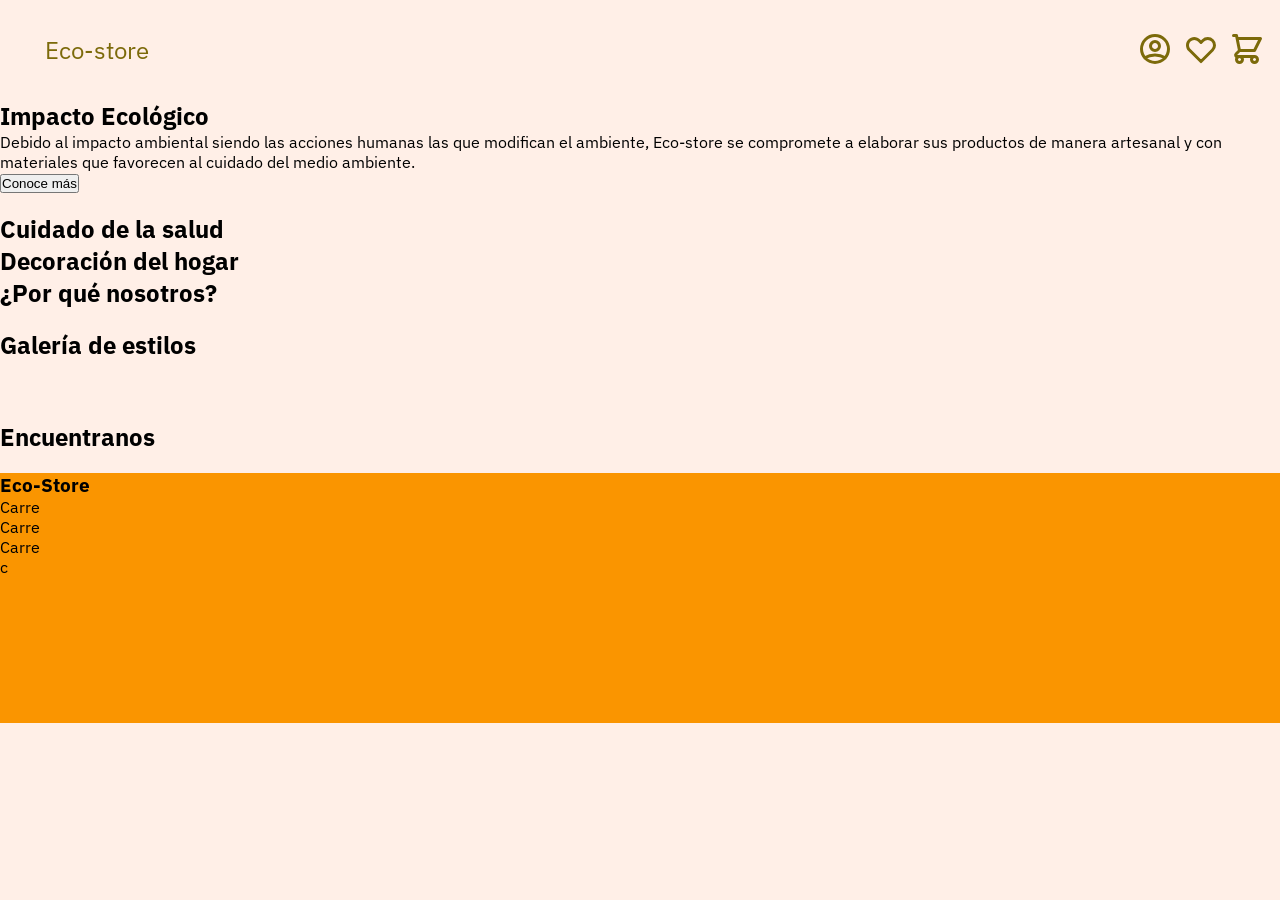
==== index.html @ c912602e "navbar" ====
<!DOCTYPE html>
<html lang="en">
  <head>
    <meta charset="UTF-8" />
    <meta name="viewport" content="width=device-width, initial-scale=1.0" />
    <link rel="stylesheet" href="./css/main.css" />
    <link rel="preconnect" href="https://fonts.googleapis.com" />
    <link rel="preconnect" href="https://fonts.gstatic.com" crossorigin />
    <link
      href="https://fonts.googleapis.com/css2?family=IBM+Plex+Sans:wght@400;500;700&display=swap"
      rel="stylesheet"
    />
    <title>Eco</title>
  </head>
  <body>
    <nav>
      <p>Eco-store</p>
      <div class="icons">
        <button class="profile">
          <svg
            width="36"
            height="36"
            viewBox="0 0 24 24"
            fill="none"
            xmlns="http://www.w3.org/2000/svg"
          >
            <path
              d="M5.121 17.804C7.21942 16.6179 9.58958 15.9963 12 16C14.5 16 16.847 16.655 18.879 17.804M15 10C15 10.7956 14.6839 11.5587 14.1213 12.1213C13.5587 12.6839 12.7956 13 12 13C11.2044 13 10.4413 12.6839 9.87868 12.1213C9.31607 11.5587 9 10.7956 9 10C9 9.20435 9.31607 8.44129 9.87868 7.87868C10.4413 7.31607 11.2044 7 12 7C12.7956 7 13.5587 7.31607 14.1213 7.87868C14.6839 8.44129 15 9.20435 15 10ZM21 12C21 13.1819 20.7672 14.3522 20.3149 15.4442C19.8626 16.5361 19.1997 17.5282 18.364 18.364C17.5282 19.1997 16.5361 19.8626 15.4442 20.3149C14.3522 20.7672 13.1819 21 12 21C10.8181 21 9.64778 20.7672 8.55585 20.3149C7.46392 19.8626 6.47177 19.1997 5.63604 18.364C4.80031 17.5282 4.13738 16.5361 3.68508 15.4442C3.23279 14.3522 3 13.1819 3 12C3 9.61305 3.94821 7.32387 5.63604 5.63604C7.32387 3.94821 9.61305 3 12 3C14.3869 3 16.6761 3.94821 18.364 5.63604C20.0518 7.32387 21 9.61305 21 12Z"
              stroke="#7C6A0A"
              stroke-width="2"
              stroke-linecap="round"
              stroke-linejoin="round"
            />
          </svg>
        </button>
        <button class="wishlist">
          <svg
            width="36"
            height="36"
            viewBox="0 0 24 24"
            fill="none"
            xmlns="http://www.w3.org/2000/svg"
          >
            <path
              d="M3.34255 7.7779C3.5687 7.23194 3.90017 6.73586 4.31804 6.31799C4.7359 5.90012 5.23198 5.56865 5.77795 5.3425C6.32392 5.11635 6.90909 4.99995 7.50004 4.99995C8.09099 4.99995 8.67616 5.11635 9.22213 5.3425C9.7681 5.56865 10.2642 5.90012 10.682 6.31799L12 7.63599L13.318 6.31799C14.162 5.47407 15.3066 4.99997 16.5 4.99997C17.6935 4.99997 18.8381 5.47407 19.682 6.31799C20.526 7.16191 21.0001 8.30651 21.0001 9.49999C21.0001 10.6935 20.526 11.8381 19.682 12.682L12 20.364L4.31804 12.682C3.90017 12.2641 3.5687 11.7681 3.34255 11.2221C3.1164 10.6761 3 10.0909 3 9.49999C3 8.90904 3.1164 8.32387 3.34255 7.7779Z"
              stroke="#7C6A0A"
              stroke-width="2"
              stroke-linecap="round"
              stroke-linejoin="round"
            />
          </svg>
        </button>
        <button class="cart">
          <svg
            width="36"
            height="36"
            viewBox="0 0 24 24"
            fill="none"
            xmlns="http://www.w3.org/2000/svg"
          >
            <path
              d="M3 3H5L5.4 5M5.4 5H21L17 13H7M5.4 5L7 13M7 13L4.707 15.293C4.077 15.923 4.523 17 5.414 17H17M17 17C16.4696 17 15.9609 17.2107 15.5858 17.5858C15.2107 17.9609 15 18.4696 15 19C15 19.5304 15.2107 20.0391 15.5858 20.4142C15.9609 20.7893 16.4696 21 17 21C17.5304 21 18.0391 20.7893 18.4142 20.4142C18.7893 20.0391 19 19.5304 19 19C19 18.4696 18.7893 17.9609 18.4142 17.5858C18.0391 17.2107 17.5304 17 17 17ZM9 19C9 19.5304 8.78929 20.0391 8.41421 20.4142C8.03914 20.7893 7.53043 21 7 21C6.46957 21 5.96086 20.7893 5.58579 20.4142C5.21071 20.0391 5 19.5304 5 19C5 18.4696 5.21071 17.9609 5.58579 17.5858C5.96086 17.2107 6.46957 17 7 17C7.53043 17 8.03914 17.2107 8.41421 17.5858C8.78929 17.9609 9 18.4696 9 19Z"
              stroke="#7C6A0A"
              stroke-width="2"
              stroke-linecap="round"
              stroke-linejoin="round"
            />
          </svg>
        </button>
      </div>
    </nav>
    <main class="main__section">
      <article>
        <div class="impact-section">
          <h1>Impacto Ecológico</h1>
          <p>
            Debido al impacto ambiental siendo las acciones humanas las que
            modifican el ambiente, Eco-store se compromete a elaborar sus
            productos de manera artesanal y con materiales que favorecen al
            cuidado del medio ambiente.
          </p>
          <button>Conoce más</button>
        </div>
        <div class="image-section">
          <img src="" alt="" />
        </div>
      </article>
      <section class="product-section">
        <div class="healthcare">
          <h2>Cuidado de la salud</h2>
        </div>
        <div class="furnture">
          <h2>Decoración del hogar</h2>
        </div>
      </section>
      <section class="info-section">
        <div class="about-us">
          <h2>¿Por qué nosotros?</h2>
          <div class="earth">
            <img src="" alt="" />
            <p></p>
          </div>
        </div>
        <div class="gallery">
          <h2>Galería de estilos</h2>
          <div><img src="" alt="" /></div>
          <div><img src="" alt="" /></div>
          <div><img src="" alt="" /></div>
        </div>
        <div class="locattion">
          <h2>Encuentranos</h2>
          <div class="map"><img src="" alt="" /></div>
          <p></p>
        </div>
      </section>
    </main>
    <footer>
      <h3>Eco-Store</h3>
      <p>Carre</p>
      <p>Carre</p>
      <p>Carre</p>
      <p>c</p>
      <section class="social"></section>
    </footer>
  </body>
</html>
---- css/main.css ----
* {
  margin: 0;
  padding: 0;
  box-sizing: border-box;
}

body {
  background-color: #ffefe7;
  font-family: "IBM Plex Sans", sans-serif;
}

nav {
  width: auto;
  height: 100px;
  display: flex;
  justify-content: space-between;
  align-items: center;
  color: #7c6a0a;
  padding: 15px;
}
nav p {
  font-size: 1.5em;
  padding-left: 30px;
}
nav .icons {
  display: flex;
  gap: 10px;
}
nav .icons button {
  background: none;
  border: none;
}

footer {
  background-color: #fa9500;
  width: 100%;
  height: 250px;
}/*# sourceMappingURL=main.css.map */
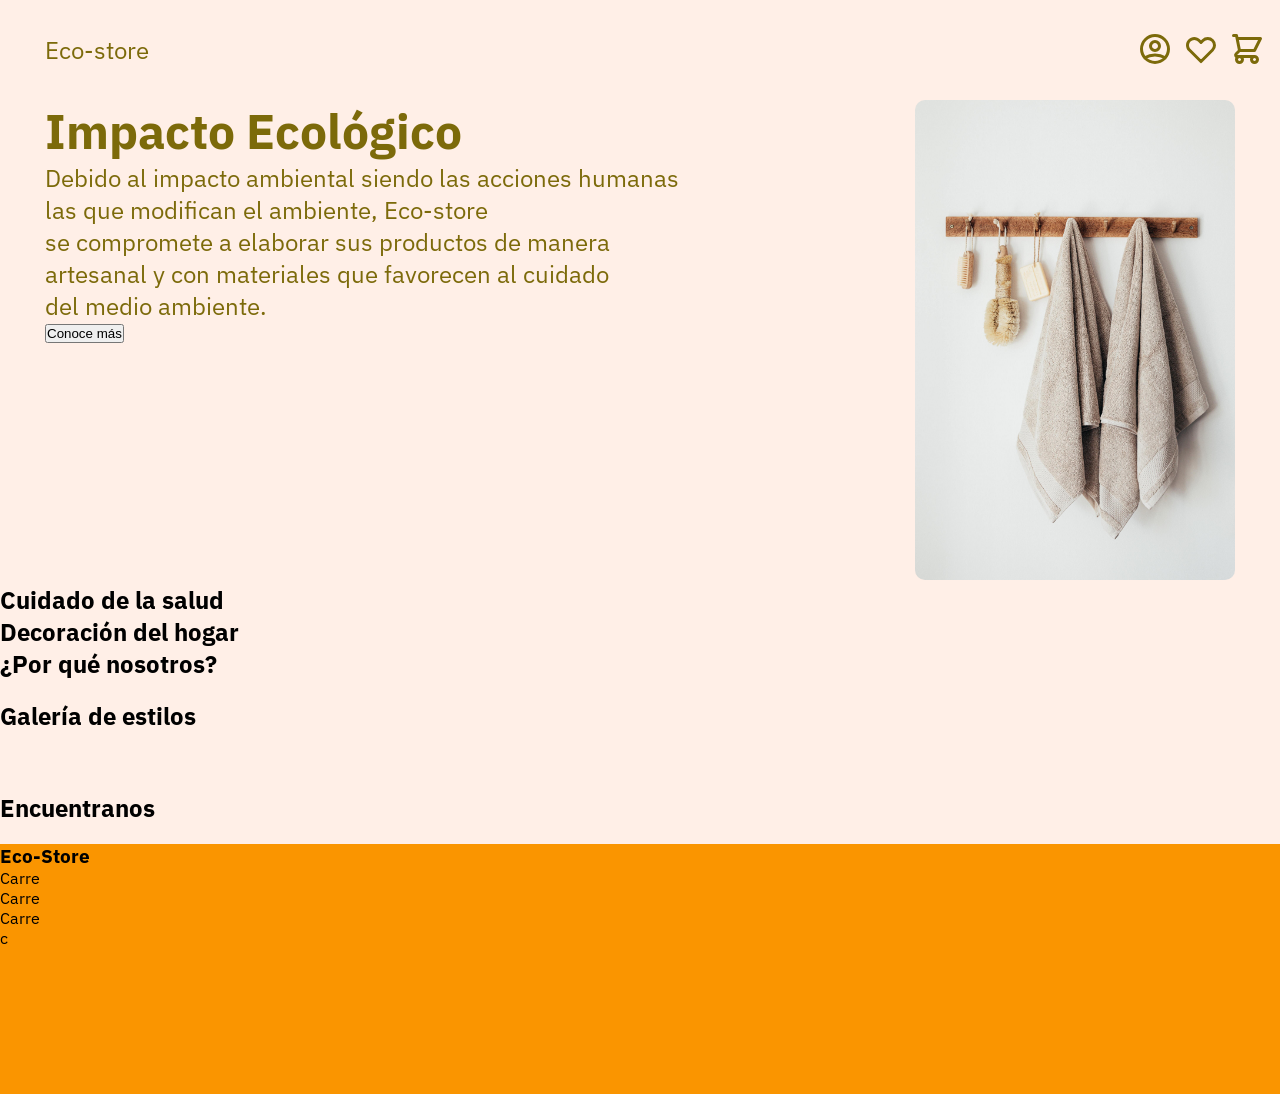
==== commit 988024da: "main init" ====
--- a/index.html
+++ b/index.html
@@ -74,15 +74,16 @@
         <div class="impact-section">
           <h1>Impacto Ecológico</h1>
           <p>
-            Debido al impacto ambiental siendo las acciones humanas las que
-            modifican el ambiente, Eco-store se compromete a elaborar sus
-            productos de manera artesanal y con materiales que favorecen al
-            cuidado del medio ambiente.
+            Debido al impacto ambiental siendo las acciones humanas <br />
+            las que modifican el ambiente, Eco-store <br />
+            se compromete a elaborar sus productos de manera <br />
+            artesanal y con materiales que favorecen al cuidado <br />
+            del medio ambiente.
           </p>
           <button>Conoce más</button>
         </div>
         <div class="image-section">
-          <img src="" alt="" />
+          <img src="./assets/img/main-2.jpg" alt="" />
         </div>
       </article>
       <section class="product-section">
--- a/css/main.css
+++ b/css/main.css
@@ -31,6 +31,24 @@
   border: none;
 }
 
+article {
+  width: auto;
+  padding: 0 45px;
+  color: #7c6a0a;
+  display: flex;
+  justify-content: space-between;
+}
+article h1 {
+  font-size: 3em;
+}
+article p {
+  font-size: 1.5em;
+}
+article img {
+  width: 25vw;
+  border-radius: 10px;
+}
+
 footer {
   background-color: #fa9500;
   width: 100%;
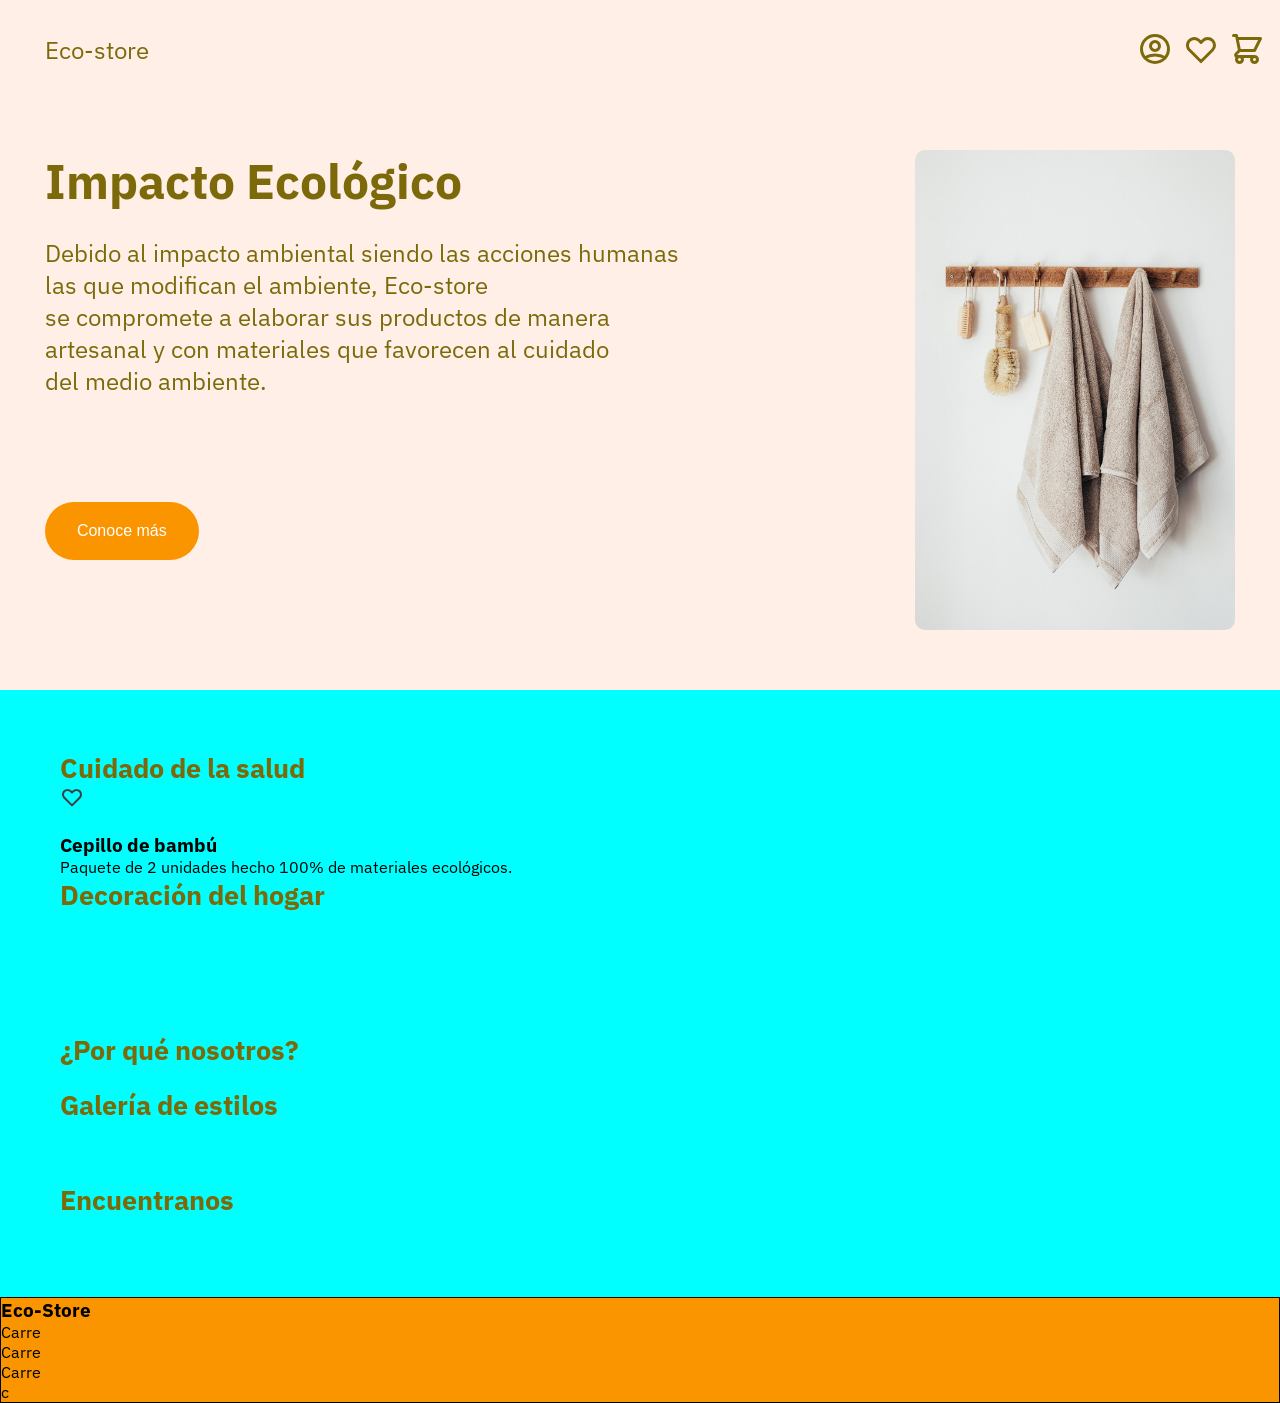
==== commit f8e8e5a7: "section primary" ====
--- a/index.html
+++ b/index.html
@@ -89,6 +89,30 @@
       <section class="product-section">
         <div class="healthcare">
           <h2>Cuidado de la salud</h2>
+          <div class="card-section">
+            <div class="product-card">
+              <svg
+                width="24"
+                height="24"
+                viewBox="0 0 24 24"
+                fill="none"
+                xmlns="http://www.w3.org/2000/svg"
+              >
+                <path
+                  d="M3.34255 7.7779C3.5687 7.23194 3.90017 6.73586 4.31804 6.31799C4.7359 5.90012 5.23198 5.56865 5.77795 5.3425C6.32392 5.11635 6.90909 4.99995 7.50004 4.99995C8.09099 4.99995 8.67616 5.11635 9.22213 5.3425C9.7681 5.56865 10.2642 5.90012 10.682 6.31799L12 7.63599L13.318 6.31799C14.162 5.47407 15.3066 4.99997 16.5 4.99997C17.6935 4.99997 18.8381 5.47407 19.682 6.31799C20.526 7.16191 21.0001 8.30651 21.0001 9.49999C21.0001 10.6935 20.526 11.8381 19.682 12.682L12 20.364L4.31804 12.682C3.90017 12.2641 3.5687 11.7681 3.34255 11.2221C3.1164 10.6761 3 10.0909 3 9.49999C3 8.90904 3.1164 8.32387 3.34255 7.7779Z"
+                  stroke="#3F3F46"
+                  stroke-width="2"
+                  stroke-linecap="round"
+                  stroke-linejoin="round"
+                />
+              </svg>
+              <div class="product-image">
+                <img src="" alt="" />
+              </div>
+              <h3>Cepillo de bambú</h3>
+              <p>Paquete de 2 unidades hecho 100% de materiales ecológicos.</p>
+            </div>
+          </div>
         </div>
         <div class="furnture">
           <h2>Decoración del hogar</h2>
@@ -121,7 +145,7 @@
       <p>Carre</p>
       <p>Carre</p>
       <p>c</p>
-      <section class="social"></section>
+      <div class="social"></div>
     </footer>
   </body>
 </html>
--- a/css/main.css
+++ b/css/main.css
@@ -33,10 +33,15 @@
 
 article {
   width: auto;
-  padding: 0 45px;
+  padding: 50px 45px;
   color: #7c6a0a;
   display: flex;
   justify-content: space-between;
+}
+article .impact-section {
+  display: flex;
+  flex-direction: column;
+  gap: 25px;
 }
 article h1 {
   font-size: 3em;
@@ -44,13 +49,37 @@
 article p {
   font-size: 1.5em;
 }
+article button {
+  background-color: #fa9500;
+  width: 12vw;
+  margin: 80px 0;
+  padding: 20px;
+  border-style: none;
+  border: none;
+  border-radius: 35px;
+  cursor: pointer;
+  color: white;
+  font-size: 1em;
+}
 article img {
   width: 25vw;
   border-radius: 10px;
 }
 
+section {
+  width: 100%;
+  height: auto;
+  background-color: aqua;
+  padding: 60px;
+}
+section h2 {
+  color: #7c6a0a;
+  font-size: 1.7em;
+}
+
 footer {
   background-color: #fa9500;
-  width: 100%;
-  height: 250px;
+  width: auto;
+  height: auto;
+  border: 1px solid black;
 }/*# sourceMappingURL=main.css.map */
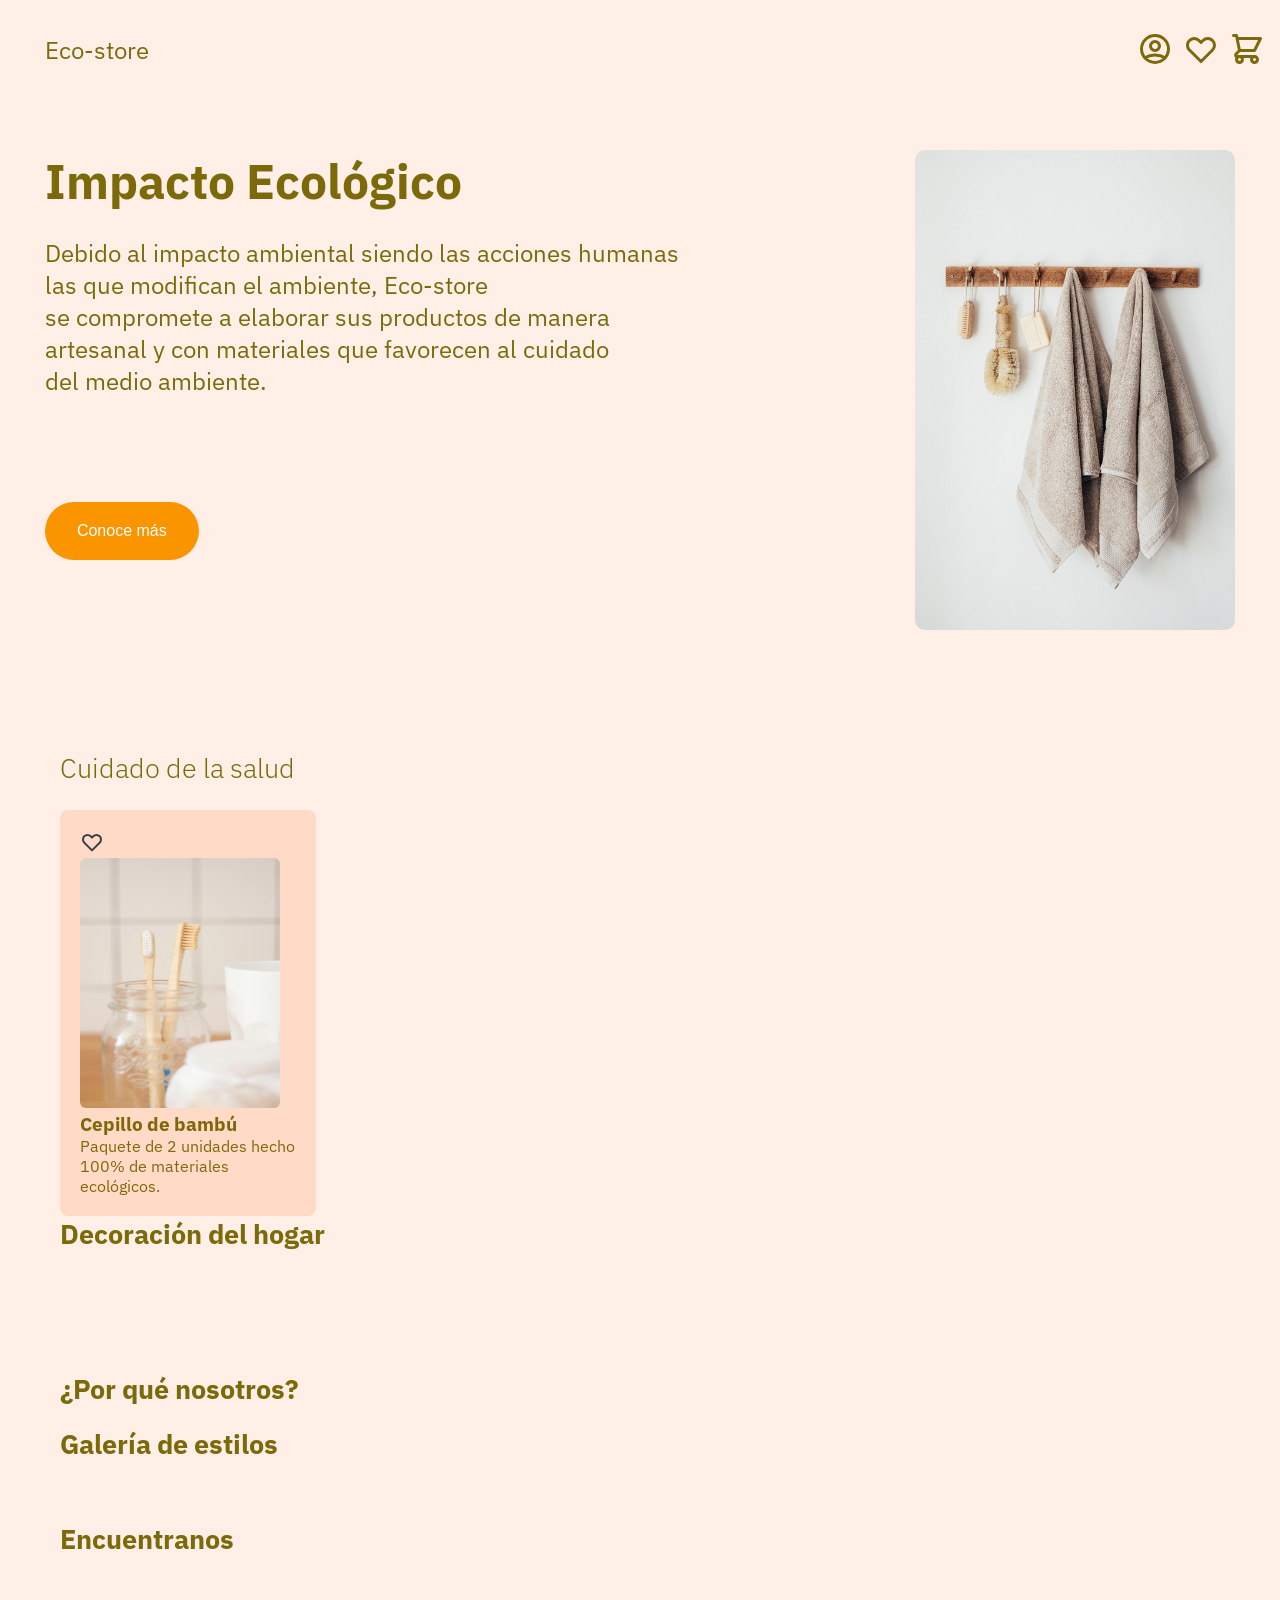
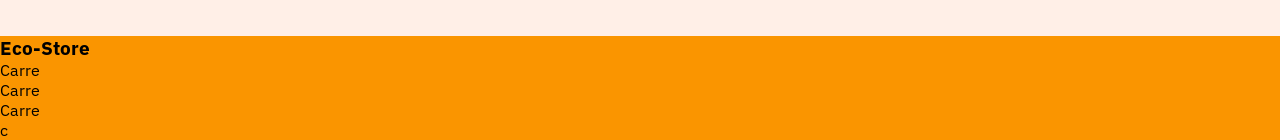
==== commit eb3cb2ce: "card inicial" ====
--- a/index.html
+++ b/index.html
@@ -107,7 +107,7 @@
                 />
               </svg>
               <div class="product-image">
-                <img src="" alt="" />
+                <img src="./assets/img/products/toothbrush.jpg" alt="card1" />
               </div>
               <h3>Cepillo de bambú</h3>
               <p>Paquete de 2 unidades hecho 100% de materiales ecológicos.</p>
--- a/css/main.css
+++ b/css/main.css
@@ -69,17 +69,33 @@
 section {
   width: 100%;
   height: auto;
-  background-color: aqua;
   padding: 60px;
 }
 section h2 {
   color: #7c6a0a;
   font-size: 1.7em;
 }
+section .healthcare h2 {
+  font-weight: 300;
+  padding-bottom: 25px;
+}
+section .healthcare .product-card {
+  color: #7c6a0a;
+  width: 20vw;
+  height: auto;
+  background-color: #ffdac6;
+  padding: 20px;
+  border-radius: 8px;
+}
+section .healthcare .product-card img {
+  width: 200px;
+  height: 250px;
+  background-size: cover;
+  border-radius: 6px;
+}
 
 footer {
   background-color: #fa9500;
   width: auto;
   height: auto;
-  border: 1px solid black;
 }/*# sourceMappingURL=main.css.map */
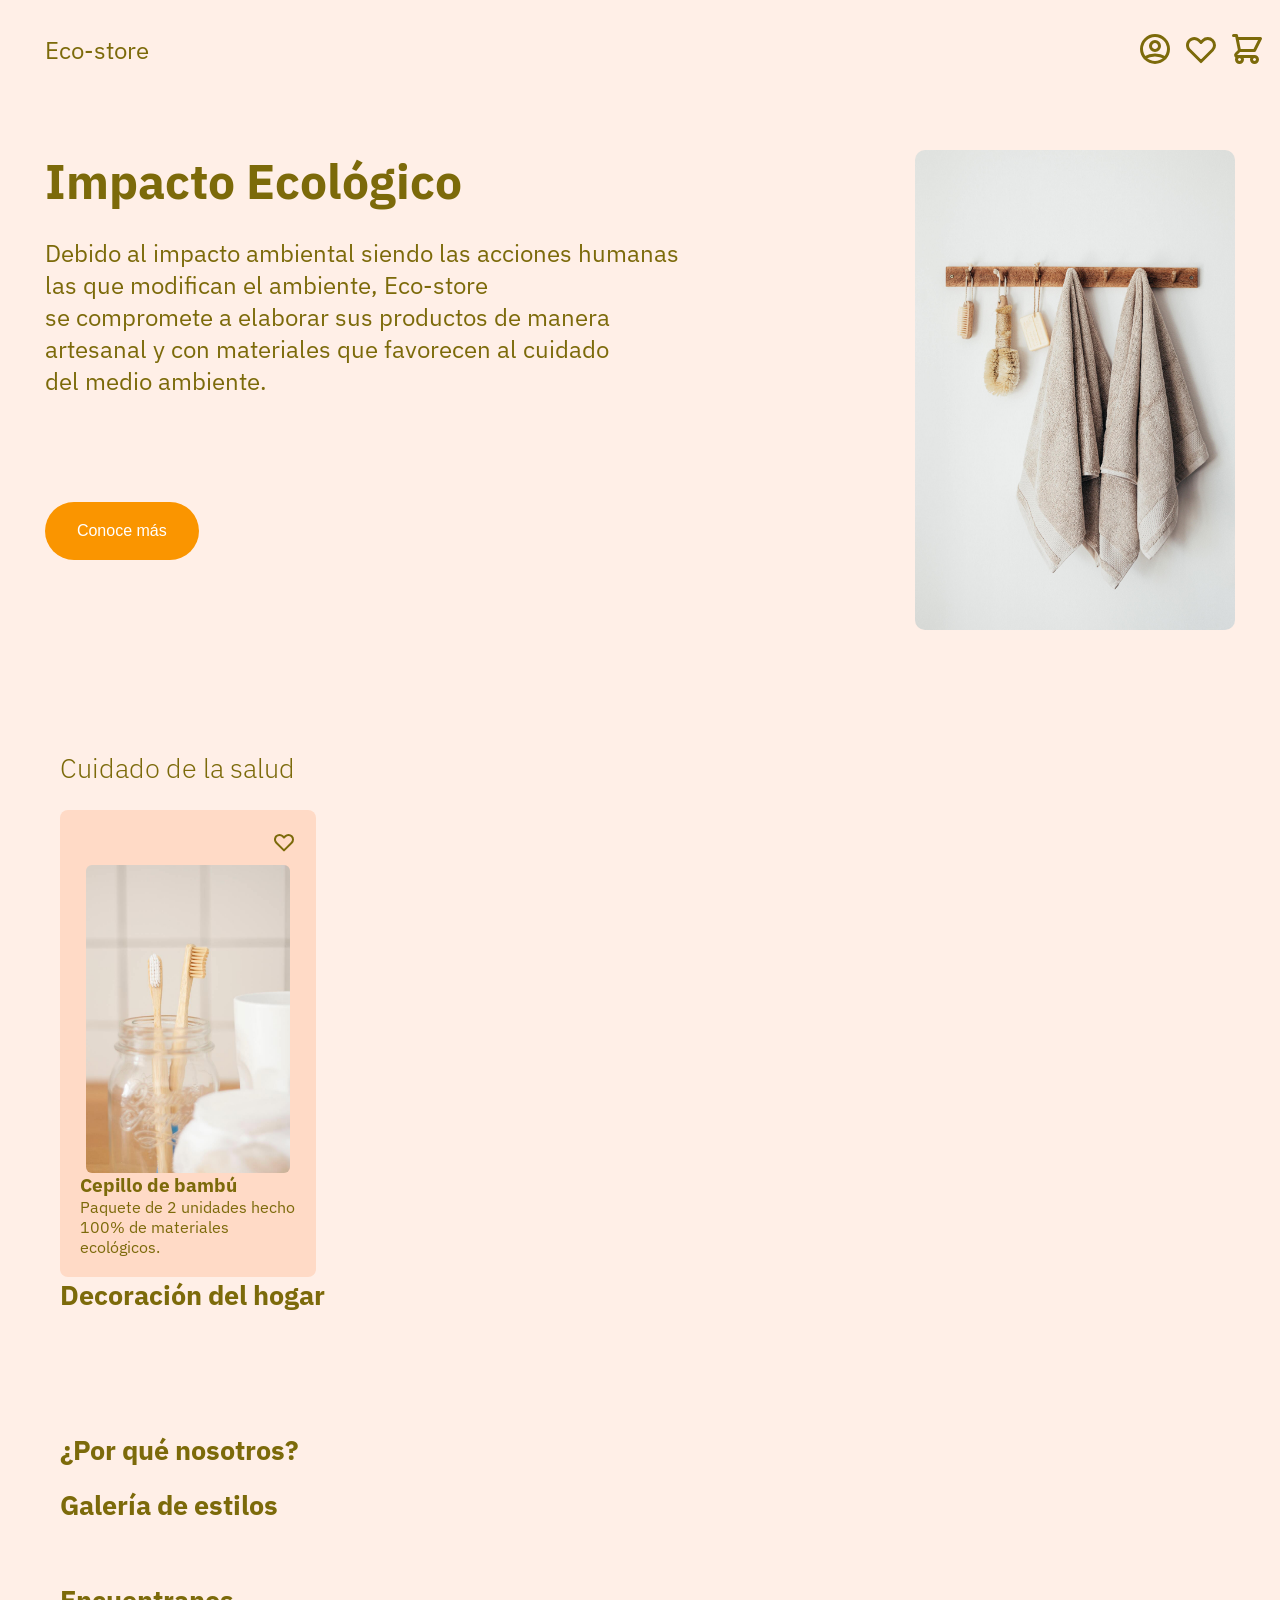
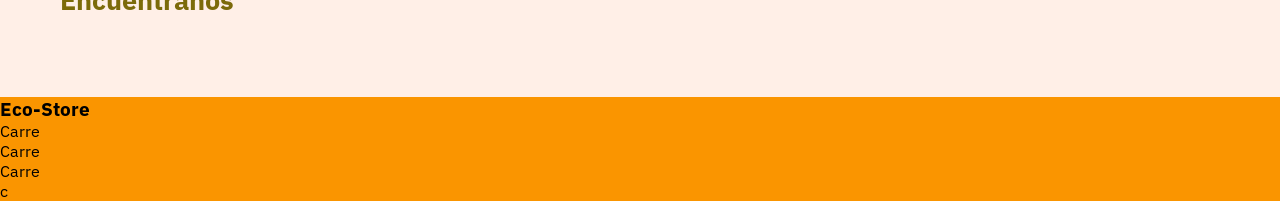
==== commit 22ee6e36: "card icon" ====
--- a/index.html
+++ b/index.html
@@ -91,21 +91,23 @@
           <h2>Cuidado de la salud</h2>
           <div class="card-section">
             <div class="product-card">
-              <svg
-                width="24"
-                height="24"
-                viewBox="0 0 24 24"
-                fill="none"
-                xmlns="http://www.w3.org/2000/svg"
-              >
-                <path
-                  d="M3.34255 7.7779C3.5687 7.23194 3.90017 6.73586 4.31804 6.31799C4.7359 5.90012 5.23198 5.56865 5.77795 5.3425C6.32392 5.11635 6.90909 4.99995 7.50004 4.99995C8.09099 4.99995 8.67616 5.11635 9.22213 5.3425C9.7681 5.56865 10.2642 5.90012 10.682 6.31799L12 7.63599L13.318 6.31799C14.162 5.47407 15.3066 4.99997 16.5 4.99997C17.6935 4.99997 18.8381 5.47407 19.682 6.31799C20.526 7.16191 21.0001 8.30651 21.0001 9.49999C21.0001 10.6935 20.526 11.8381 19.682 12.682L12 20.364L4.31804 12.682C3.90017 12.2641 3.5687 11.7681 3.34255 11.2221C3.1164 10.6761 3 10.0909 3 9.49999C3 8.90904 3.1164 8.32387 3.34255 7.7779Z"
-                  stroke="#3F3F46"
-                  stroke-width="2"
-                  stroke-linecap="round"
-                  stroke-linejoin="round"
-                />
-              </svg>
+              <div class="icon">
+                <svg
+                  width="24"
+                  height="24"
+                  viewBox="0 0 24 24"
+                  fill="none"
+                  xmlns="http://www.w3.org/2000/svg"
+                >
+                  <path
+                    d="M3.34255 7.7779C3.5687 7.23194 3.90017 6.73586 4.31804 6.31799C4.7359 5.90012 5.23198 5.56865 5.77795 5.3425C6.32392 5.11635 6.90909 4.99995 7.50004 4.99995C8.09099 4.99995 8.67616 5.11635 9.22213 5.3425C9.7681 5.56865 10.2642 5.90012 10.682 6.31799L12 7.63599L13.318 6.31799C14.162 5.47407 15.3066 4.99997 16.5 4.99997C17.6935 4.99997 18.8381 5.47407 19.682 6.31799C20.526 7.16191 21.0001 8.30651 21.0001 9.49999C21.0001 10.6935 20.526 11.8381 19.682 12.682L12 20.364L4.31804 12.682C3.90017 12.2641 3.5687 11.7681 3.34255 11.2221C3.1164 10.6761 3 10.0909 3 9.49999C3 8.90904 3.1164 8.32387 3.34255 7.7779Z"
+                    stroke="#3F3F46"
+                    stroke-width="2"
+                    stroke-linecap="round"
+                    stroke-linejoin="round"
+                  />
+                </svg>
+              </div>
               <div class="product-image">
                 <img src="./assets/img/products/toothbrush.jpg" alt="card1" />
               </div>
--- a/css/main.css
+++ b/css/main.css
@@ -79,7 +79,7 @@
   font-weight: 300;
   padding-bottom: 25px;
 }
-section .healthcare .product-card {
+section .healthcare .card-section .product-card {
   color: #7c6a0a;
   width: 20vw;
   height: auto;
@@ -87,9 +87,24 @@
   padding: 20px;
   border-radius: 8px;
 }
-section .healthcare .product-card img {
-  width: 200px;
-  height: 250px;
+section .healthcare .card-section .product-card .icon {
+  display: flex;
+  justify-content: flex-end;
+  padding-bottom: 0.7em;
+}
+section .healthcare .card-section .product-card .icon svg path {
+  stroke: #7c6a0a;
+}
+section .healthcare .card-section .product-card .product-image {
+  width: 100%;
+  height: auto;
+  display: flex;
+  justify-content: center;
+  align-items: center;
+}
+section .healthcare .card-section .product-card .product-image img {
+  width: 16vw;
+  height: auto;
   background-size: cover;
   border-radius: 6px;
 }
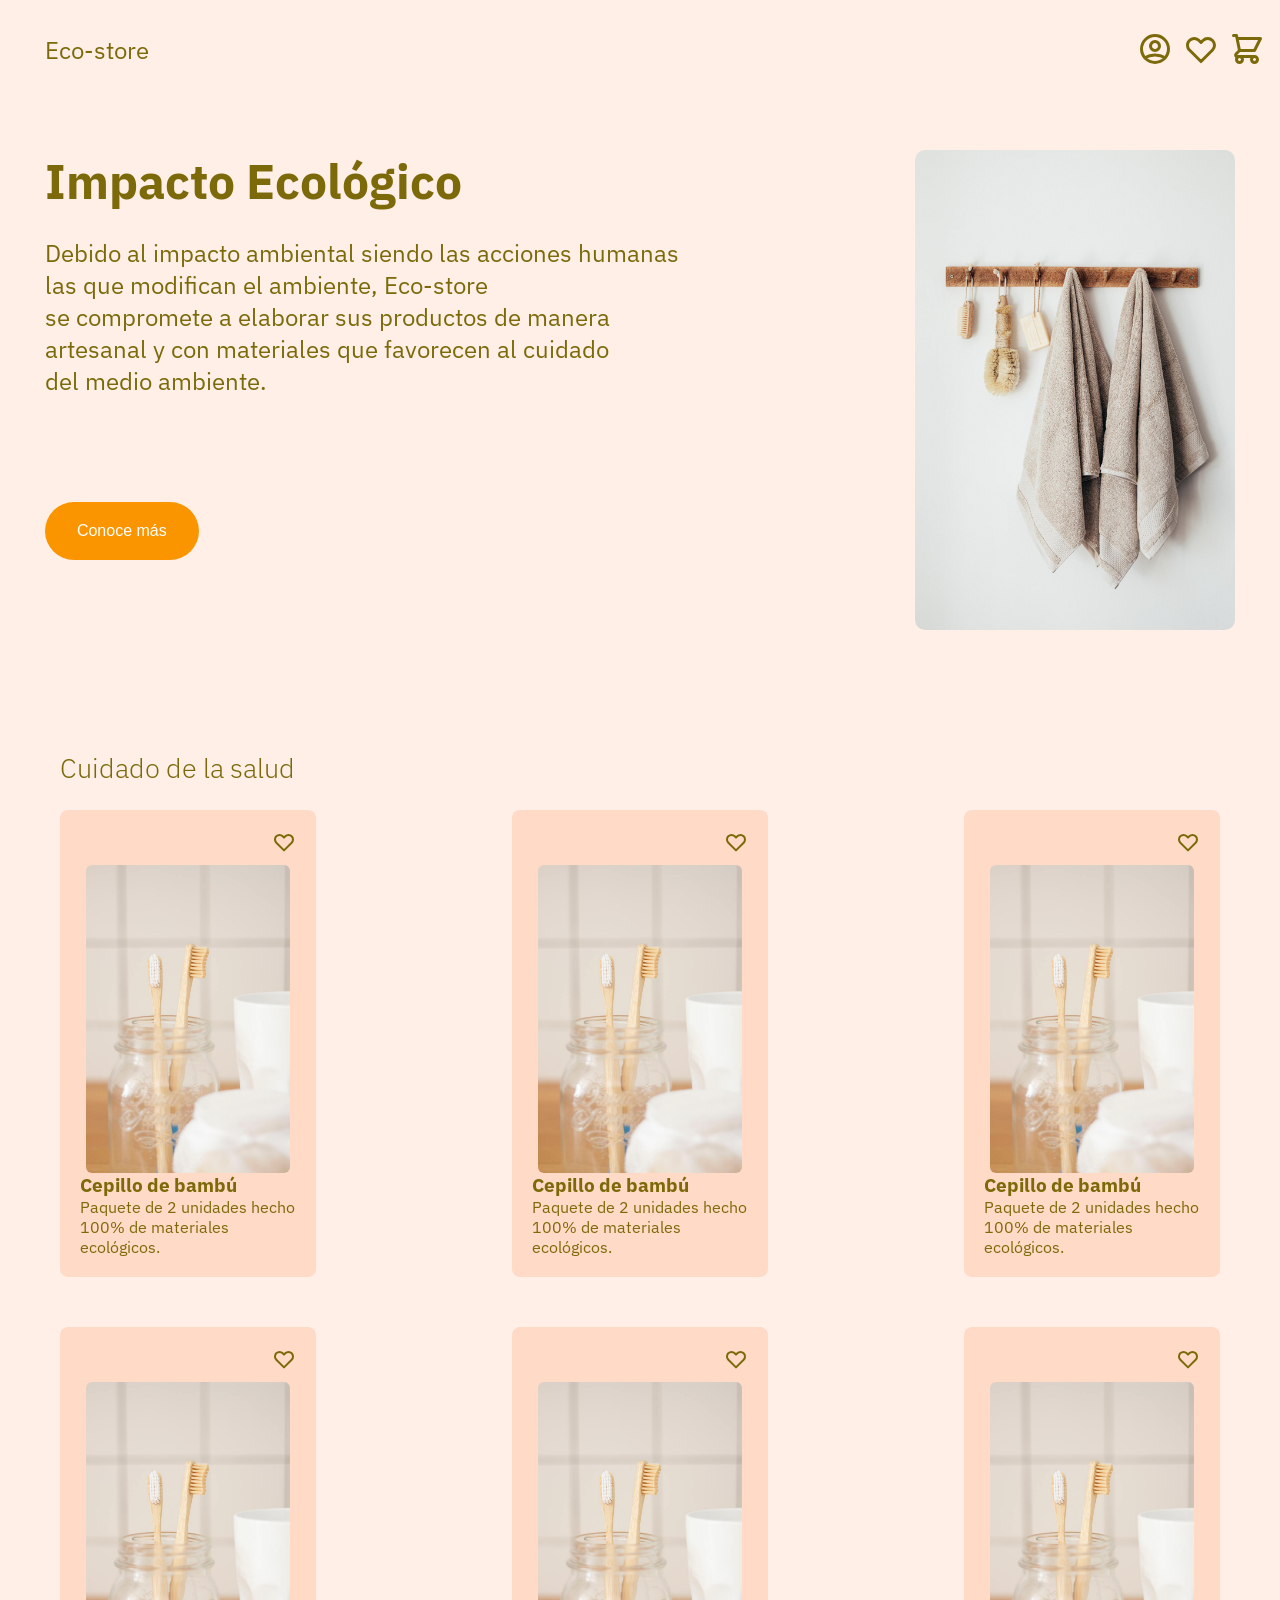
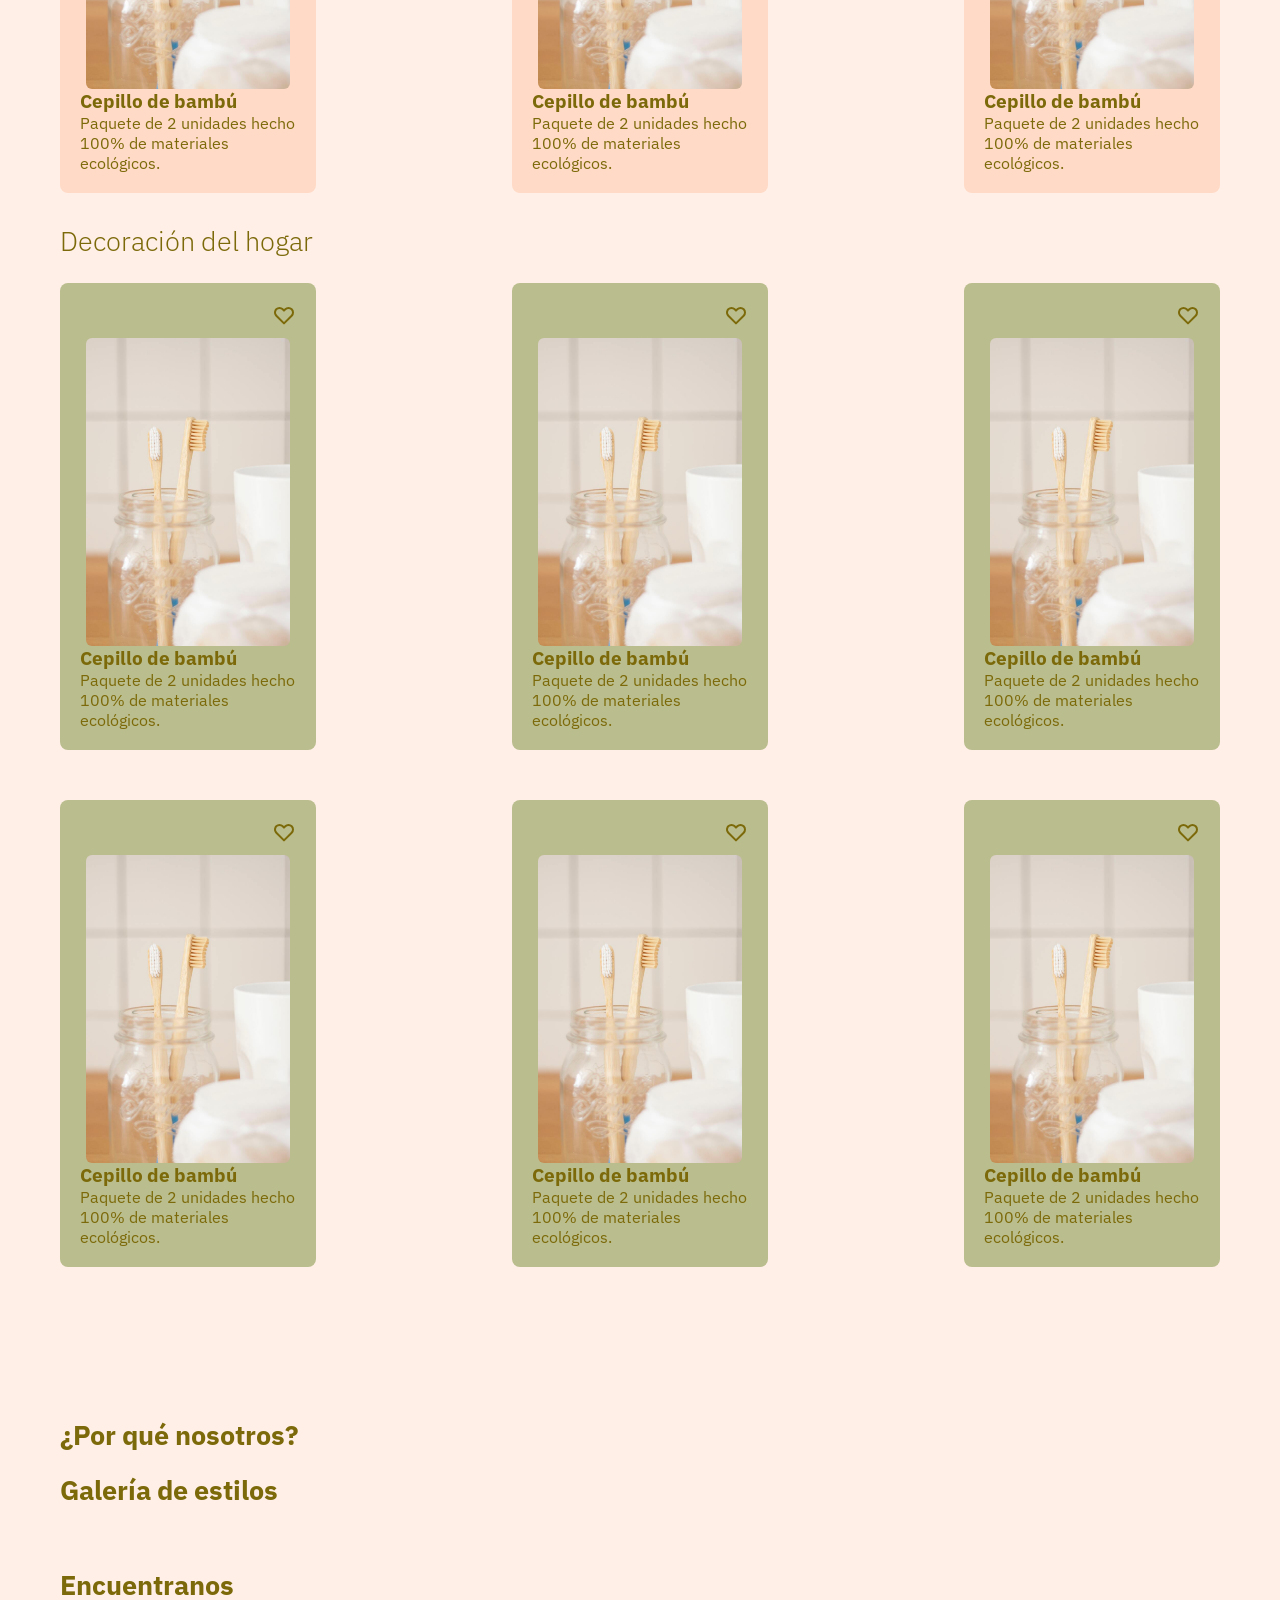
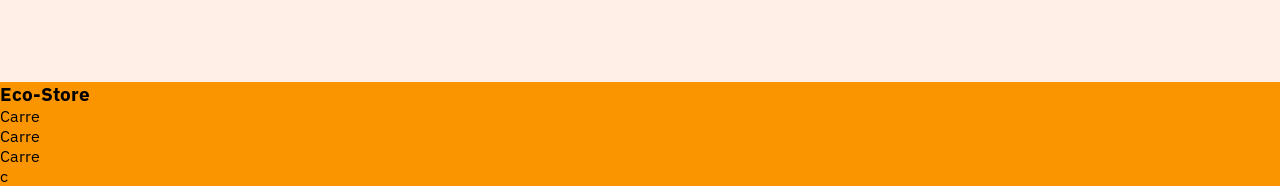
==== commit 41ac5028: "implementano herancia" ====
--- a/index.html
+++ b/index.html
@@ -114,10 +114,276 @@
               <h3>Cepillo de bambú</h3>
               <p>Paquete de 2 unidades hecho 100% de materiales ecológicos.</p>
             </div>
+            <div class="product-card">
+              <div class="icon">
+                <svg
+                  width="24"
+                  height="24"
+                  viewBox="0 0 24 24"
+                  fill="none"
+                  xmlns="http://www.w3.org/2000/svg"
+                >
+                  <path
+                    d="M3.34255 7.7779C3.5687 7.23194 3.90017 6.73586 4.31804 6.31799C4.7359 5.90012 5.23198 5.56865 5.77795 5.3425C6.32392 5.11635 6.90909 4.99995 7.50004 4.99995C8.09099 4.99995 8.67616 5.11635 9.22213 5.3425C9.7681 5.56865 10.2642 5.90012 10.682 6.31799L12 7.63599L13.318 6.31799C14.162 5.47407 15.3066 4.99997 16.5 4.99997C17.6935 4.99997 18.8381 5.47407 19.682 6.31799C20.526 7.16191 21.0001 8.30651 21.0001 9.49999C21.0001 10.6935 20.526 11.8381 19.682 12.682L12 20.364L4.31804 12.682C3.90017 12.2641 3.5687 11.7681 3.34255 11.2221C3.1164 10.6761 3 10.0909 3 9.49999C3 8.90904 3.1164 8.32387 3.34255 7.7779Z"
+                    stroke="#3F3F46"
+                    stroke-width="2"
+                    stroke-linecap="round"
+                    stroke-linejoin="round"
+                  />
+                </svg>
+              </div>
+              <div class="product-image">
+                <img src="./assets/img/products/toothbrush.jpg" alt="card1" />
+              </div>
+              <h3>Cepillo de bambú</h3>
+              <p>Paquete de 2 unidades hecho 100% de materiales ecológicos.</p>
+            </div>
+            <div class="product-card">
+              <div class="icon">
+                <svg
+                  width="24"
+                  height="24"
+                  viewBox="0 0 24 24"
+                  fill="none"
+                  xmlns="http://www.w3.org/2000/svg"
+                >
+                  <path
+                    d="M3.34255 7.7779C3.5687 7.23194 3.90017 6.73586 4.31804 6.31799C4.7359 5.90012 5.23198 5.56865 5.77795 5.3425C6.32392 5.11635 6.90909 4.99995 7.50004 4.99995C8.09099 4.99995 8.67616 5.11635 9.22213 5.3425C9.7681 5.56865 10.2642 5.90012 10.682 6.31799L12 7.63599L13.318 6.31799C14.162 5.47407 15.3066 4.99997 16.5 4.99997C17.6935 4.99997 18.8381 5.47407 19.682 6.31799C20.526 7.16191 21.0001 8.30651 21.0001 9.49999C21.0001 10.6935 20.526 11.8381 19.682 12.682L12 20.364L4.31804 12.682C3.90017 12.2641 3.5687 11.7681 3.34255 11.2221C3.1164 10.6761 3 10.0909 3 9.49999C3 8.90904 3.1164 8.32387 3.34255 7.7779Z"
+                    stroke="#3F3F46"
+                    stroke-width="2"
+                    stroke-linecap="round"
+                    stroke-linejoin="round"
+                  />
+                </svg>
+              </div>
+              <div class="product-image">
+                <img src="./assets/img/products/toothbrush.jpg" alt="card1" />
+              </div>
+              <h3>Cepillo de bambú</h3>
+              <p>Paquete de 2 unidades hecho 100% de materiales ecológicos.</p>
+            </div>
+            <div class="product-card">
+              <div class="icon">
+                <svg
+                  width="24"
+                  height="24"
+                  viewBox="0 0 24 24"
+                  fill="none"
+                  xmlns="http://www.w3.org/2000/svg"
+                >
+                  <path
+                    d="M3.34255 7.7779C3.5687 7.23194 3.90017 6.73586 4.31804 6.31799C4.7359 5.90012 5.23198 5.56865 5.77795 5.3425C6.32392 5.11635 6.90909 4.99995 7.50004 4.99995C8.09099 4.99995 8.67616 5.11635 9.22213 5.3425C9.7681 5.56865 10.2642 5.90012 10.682 6.31799L12 7.63599L13.318 6.31799C14.162 5.47407 15.3066 4.99997 16.5 4.99997C17.6935 4.99997 18.8381 5.47407 19.682 6.31799C20.526 7.16191 21.0001 8.30651 21.0001 9.49999C21.0001 10.6935 20.526 11.8381 19.682 12.682L12 20.364L4.31804 12.682C3.90017 12.2641 3.5687 11.7681 3.34255 11.2221C3.1164 10.6761 3 10.0909 3 9.49999C3 8.90904 3.1164 8.32387 3.34255 7.7779Z"
+                    stroke="#3F3F46"
+                    stroke-width="2"
+                    stroke-linecap="round"
+                    stroke-linejoin="round"
+                  />
+                </svg>
+              </div>
+              <div class="product-image">
+                <img src="./assets/img/products/toothbrush.jpg" alt="card1" />
+              </div>
+              <h3>Cepillo de bambú</h3>
+              <p>Paquete de 2 unidades hecho 100% de materiales ecológicos.</p>
+            </div>
+            <div class="product-card">
+              <div class="icon">
+                <svg
+                  width="24"
+                  height="24"
+                  viewBox="0 0 24 24"
+                  fill="none"
+                  xmlns="http://www.w3.org/2000/svg"
+                >
+                  <path
+                    d="M3.34255 7.7779C3.5687 7.23194 3.90017 6.73586 4.31804 6.31799C4.7359 5.90012 5.23198 5.56865 5.77795 5.3425C6.32392 5.11635 6.90909 4.99995 7.50004 4.99995C8.09099 4.99995 8.67616 5.11635 9.22213 5.3425C9.7681 5.56865 10.2642 5.90012 10.682 6.31799L12 7.63599L13.318 6.31799C14.162 5.47407 15.3066 4.99997 16.5 4.99997C17.6935 4.99997 18.8381 5.47407 19.682 6.31799C20.526 7.16191 21.0001 8.30651 21.0001 9.49999C21.0001 10.6935 20.526 11.8381 19.682 12.682L12 20.364L4.31804 12.682C3.90017 12.2641 3.5687 11.7681 3.34255 11.2221C3.1164 10.6761 3 10.0909 3 9.49999C3 8.90904 3.1164 8.32387 3.34255 7.7779Z"
+                    stroke="#3F3F46"
+                    stroke-width="2"
+                    stroke-linecap="round"
+                    stroke-linejoin="round"
+                  />
+                </svg>
+              </div>
+              <div class="product-image">
+                <img src="./assets/img/products/toothbrush.jpg" alt="card1" />
+              </div>
+              <h3>Cepillo de bambú</h3>
+              <p>Paquete de 2 unidades hecho 100% de materiales ecológicos.</p>
+            </div>
+            <div class="product-card">
+              <div class="icon">
+                <svg
+                  width="24"
+                  height="24"
+                  viewBox="0 0 24 24"
+                  fill="none"
+                  xmlns="http://www.w3.org/2000/svg"
+                >
+                  <path
+                    d="M3.34255 7.7779C3.5687 7.23194 3.90017 6.73586 4.31804 6.31799C4.7359 5.90012 5.23198 5.56865 5.77795 5.3425C6.32392 5.11635 6.90909 4.99995 7.50004 4.99995C8.09099 4.99995 8.67616 5.11635 9.22213 5.3425C9.7681 5.56865 10.2642 5.90012 10.682 6.31799L12 7.63599L13.318 6.31799C14.162 5.47407 15.3066 4.99997 16.5 4.99997C17.6935 4.99997 18.8381 5.47407 19.682 6.31799C20.526 7.16191 21.0001 8.30651 21.0001 9.49999C21.0001 10.6935 20.526 11.8381 19.682 12.682L12 20.364L4.31804 12.682C3.90017 12.2641 3.5687 11.7681 3.34255 11.2221C3.1164 10.6761 3 10.0909 3 9.49999C3 8.90904 3.1164 8.32387 3.34255 7.7779Z"
+                    stroke="#3F3F46"
+                    stroke-width="2"
+                    stroke-linecap="round"
+                    stroke-linejoin="round"
+                  />
+                </svg>
+              </div>
+              <div class="product-image">
+                <img src="./assets/img/products/toothbrush.jpg" alt="card1" />
+              </div>
+              <h3>Cepillo de bambú</h3>
+              <p>Paquete de 2 unidades hecho 100% de materiales ecológicos.</p>
+            </div>
           </div>
         </div>
         <div class="furnture">
           <h2>Decoración del hogar</h2>
+          <div class="card-section">
+            <div class="product-card">
+              <div class="icon">
+                <svg
+                  width="24"
+                  height="24"
+                  viewBox="0 0 24 24"
+                  fill="none"
+                  xmlns="http://www.w3.org/2000/svg"
+                >
+                  <path
+                    d="M3.34255 7.7779C3.5687 7.23194 3.90017 6.73586 4.31804 6.31799C4.7359 5.90012 5.23198 5.56865 5.77795 5.3425C6.32392 5.11635 6.90909 4.99995 7.50004 4.99995C8.09099 4.99995 8.67616 5.11635 9.22213 5.3425C9.7681 5.56865 10.2642 5.90012 10.682 6.31799L12 7.63599L13.318 6.31799C14.162 5.47407 15.3066 4.99997 16.5 4.99997C17.6935 4.99997 18.8381 5.47407 19.682 6.31799C20.526 7.16191 21.0001 8.30651 21.0001 9.49999C21.0001 10.6935 20.526 11.8381 19.682 12.682L12 20.364L4.31804 12.682C3.90017 12.2641 3.5687 11.7681 3.34255 11.2221C3.1164 10.6761 3 10.0909 3 9.49999C3 8.90904 3.1164 8.32387 3.34255 7.7779Z"
+                    stroke="#3F3F46"
+                    stroke-width="2"
+                    stroke-linecap="round"
+                    stroke-linejoin="round"
+                  />
+                </svg>
+              </div>
+              <div class="product-image">
+                <img src="./assets/img/products/toothbrush.jpg" alt="card1" />
+              </div>
+              <h3>Cepillo de bambú</h3>
+              <p>Paquete de 2 unidades hecho 100% de materiales ecológicos.</p>
+            </div>
+            <div class="product-card">
+              <div class="icon">
+                <svg
+                  width="24"
+                  height="24"
+                  viewBox="0 0 24 24"
+                  fill="none"
+                  xmlns="http://www.w3.org/2000/svg"
+                >
+                  <path
+                    d="M3.34255 7.7779C3.5687 7.23194 3.90017 6.73586 4.31804 6.31799C4.7359 5.90012 5.23198 5.56865 5.77795 5.3425C6.32392 5.11635 6.90909 4.99995 7.50004 4.99995C8.09099 4.99995 8.67616 5.11635 9.22213 5.3425C9.7681 5.56865 10.2642 5.90012 10.682 6.31799L12 7.63599L13.318 6.31799C14.162 5.47407 15.3066 4.99997 16.5 4.99997C17.6935 4.99997 18.8381 5.47407 19.682 6.31799C20.526 7.16191 21.0001 8.30651 21.0001 9.49999C21.0001 10.6935 20.526 11.8381 19.682 12.682L12 20.364L4.31804 12.682C3.90017 12.2641 3.5687 11.7681 3.34255 11.2221C3.1164 10.6761 3 10.0909 3 9.49999C3 8.90904 3.1164 8.32387 3.34255 7.7779Z"
+                    stroke="#3F3F46"
+                    stroke-width="2"
+                    stroke-linecap="round"
+                    stroke-linejoin="round"
+                  />
+                </svg>
+              </div>
+              <div class="product-image">
+                <img src="./assets/img/products/toothbrush.jpg" alt="card1" />
+              </div>
+              <h3>Cepillo de bambú</h3>
+              <p>Paquete de 2 unidades hecho 100% de materiales ecológicos.</p>
+            </div>
+            <div class="product-card">
+              <div class="icon">
+                <svg
+                  width="24"
+                  height="24"
+                  viewBox="0 0 24 24"
+                  fill="none"
+                  xmlns="http://www.w3.org/2000/svg"
+                >
+                  <path
+                    d="M3.34255 7.7779C3.5687 7.23194 3.90017 6.73586 4.31804 6.31799C4.7359 5.90012 5.23198 5.56865 5.77795 5.3425C6.32392 5.11635 6.90909 4.99995 7.50004 4.99995C8.09099 4.99995 8.67616 5.11635 9.22213 5.3425C9.7681 5.56865 10.2642 5.90012 10.682 6.31799L12 7.63599L13.318 6.31799C14.162 5.47407 15.3066 4.99997 16.5 4.99997C17.6935 4.99997 18.8381 5.47407 19.682 6.31799C20.526 7.16191 21.0001 8.30651 21.0001 9.49999C21.0001 10.6935 20.526 11.8381 19.682 12.682L12 20.364L4.31804 12.682C3.90017 12.2641 3.5687 11.7681 3.34255 11.2221C3.1164 10.6761 3 10.0909 3 9.49999C3 8.90904 3.1164 8.32387 3.34255 7.7779Z"
+                    stroke="#3F3F46"
+                    stroke-width="2"
+                    stroke-linecap="round"
+                    stroke-linejoin="round"
+                  />
+                </svg>
+              </div>
+              <div class="product-image">
+                <img src="./assets/img/products/toothbrush.jpg" alt="card1" />
+              </div>
+              <h3>Cepillo de bambú</h3>
+              <p>Paquete de 2 unidades hecho 100% de materiales ecológicos.</p>
+            </div>
+            <div class="product-card">
+              <div class="icon">
+                <svg
+                  width="24"
+                  height="24"
+                  viewBox="0 0 24 24"
+                  fill="none"
+                  xmlns="http://www.w3.org/2000/svg"
+                >
+                  <path
+                    d="M3.34255 7.7779C3.5687 7.23194 3.90017 6.73586 4.31804 6.31799C4.7359 5.90012 5.23198 5.56865 5.77795 5.3425C6.32392 5.11635 6.90909 4.99995 7.50004 4.99995C8.09099 4.99995 8.67616 5.11635 9.22213 5.3425C9.7681 5.56865 10.2642 5.90012 10.682 6.31799L12 7.63599L13.318 6.31799C14.162 5.47407 15.3066 4.99997 16.5 4.99997C17.6935 4.99997 18.8381 5.47407 19.682 6.31799C20.526 7.16191 21.0001 8.30651 21.0001 9.49999C21.0001 10.6935 20.526 11.8381 19.682 12.682L12 20.364L4.31804 12.682C3.90017 12.2641 3.5687 11.7681 3.34255 11.2221C3.1164 10.6761 3 10.0909 3 9.49999C3 8.90904 3.1164 8.32387 3.34255 7.7779Z"
+                    stroke="#3F3F46"
+                    stroke-width="2"
+                    stroke-linecap="round"
+                    stroke-linejoin="round"
+                  />
+                </svg>
+              </div>
+              <div class="product-image">
+                <img src="./assets/img/products/toothbrush.jpg" alt="card1" />
+              </div>
+              <h3>Cepillo de bambú</h3>
+              <p>Paquete de 2 unidades hecho 100% de materiales ecológicos.</p>
+            </div>
+            <div class="product-card">
+              <div class="icon">
+                <svg
+                  width="24"
+                  height="24"
+                  viewBox="0 0 24 24"
+                  fill="none"
+                  xmlns="http://www.w3.org/2000/svg"
+                >
+                  <path
+                    d="M3.34255 7.7779C3.5687 7.23194 3.90017 6.73586 4.31804 6.31799C4.7359 5.90012 5.23198 5.56865 5.77795 5.3425C6.32392 5.11635 6.90909 4.99995 7.50004 4.99995C8.09099 4.99995 8.67616 5.11635 9.22213 5.3425C9.7681 5.56865 10.2642 5.90012 10.682 6.31799L12 7.63599L13.318 6.31799C14.162 5.47407 15.3066 4.99997 16.5 4.99997C17.6935 4.99997 18.8381 5.47407 19.682 6.31799C20.526 7.16191 21.0001 8.30651 21.0001 9.49999C21.0001 10.6935 20.526 11.8381 19.682 12.682L12 20.364L4.31804 12.682C3.90017 12.2641 3.5687 11.7681 3.34255 11.2221C3.1164 10.6761 3 10.0909 3 9.49999C3 8.90904 3.1164 8.32387 3.34255 7.7779Z"
+                    stroke="#3F3F46"
+                    stroke-width="2"
+                    stroke-linecap="round"
+                    stroke-linejoin="round"
+                  />
+                </svg>
+              </div>
+              <div class="product-image">
+                <img src="./assets/img/products/toothbrush.jpg" alt="card1" />
+              </div>
+              <h3>Cepillo de bambú</h3>
+              <p>Paquete de 2 unidades hecho 100% de materiales ecológicos.</p>
+            </div>
+            <div class="product-card">
+              <div class="icon">
+                <svg
+                  width="24"
+                  height="24"
+                  viewBox="0 0 24 24"
+                  fill="none"
+                  xmlns="http://www.w3.org/2000/svg"
+                >
+                  <path
+                    d="M3.34255 7.7779C3.5687 7.23194 3.90017 6.73586 4.31804 6.31799C4.7359 5.90012 5.23198 5.56865 5.77795 5.3425C6.32392 5.11635 6.90909 4.99995 7.50004 4.99995C8.09099 4.99995 8.67616 5.11635 9.22213 5.3425C9.7681 5.56865 10.2642 5.90012 10.682 6.31799L12 7.63599L13.318 6.31799C14.162 5.47407 15.3066 4.99997 16.5 4.99997C17.6935 4.99997 18.8381 5.47407 19.682 6.31799C20.526 7.16191 21.0001 8.30651 21.0001 9.49999C21.0001 10.6935 20.526 11.8381 19.682 12.682L12 20.364L4.31804 12.682C3.90017 12.2641 3.5687 11.7681 3.34255 11.2221C3.1164 10.6761 3 10.0909 3 9.49999C3 8.90904 3.1164 8.32387 3.34255 7.7779Z"
+                    stroke="#3F3F46"
+                    stroke-width="2"
+                    stroke-linecap="round"
+                    stroke-linejoin="round"
+                  />
+                </svg>
+              </div>
+              <div class="product-image">
+                <img src="./assets/img/products/toothbrush.jpg" alt="card1" />
+              </div>
+              <h3>Cepillo de bambú</h3>
+              <p>Paquete de 2 unidades hecho 100% de materiales ecológicos.</p>
+            </div>
+          </div>
         </div>
       </section>
       <section class="info-section">
--- a/css/main.css
+++ b/css/main.css
@@ -75,11 +75,18 @@
   color: #7c6a0a;
   font-size: 1.7em;
 }
-section .healthcare h2 {
+section .healthcare h2, section .furnture h2 {
   font-weight: 300;
   padding-bottom: 25px;
 }
-section .healthcare .card-section .product-card {
+section .healthcare .card-section, section .furnture .card-section {
+  padding-bottom: 30px;
+  display: flex;
+  flex-wrap: wrap;
+  justify-content: space-between;
+  gap: 50px;
+}
+section .healthcare .product-card, section .furnture .product-card {
   color: #7c6a0a;
   width: 20vw;
   height: auto;
@@ -87,26 +94,30 @@
   padding: 20px;
   border-radius: 8px;
 }
-section .healthcare .card-section .product-card .icon {
+section .healthcare .product-card .icon, section .furnture .product-card .icon {
   display: flex;
   justify-content: flex-end;
   padding-bottom: 0.7em;
 }
-section .healthcare .card-section .product-card .icon svg path {
+section .healthcare .product-card .icon svg path, section .furnture .product-card .icon svg path {
   stroke: #7c6a0a;
 }
-section .healthcare .card-section .product-card .product-image {
+section .healthcare .product-card .product-image, section .furnture .product-card .product-image {
   width: 100%;
   height: auto;
   display: flex;
   justify-content: center;
   align-items: center;
 }
-section .healthcare .card-section .product-card .product-image img {
+section .healthcare .product-card .product-image img, section .furnture .product-card .product-image img {
   width: 16vw;
   height: auto;
   background-size: cover;
   border-radius: 6px;
+}
+
+.furnture .product-card {
+  background-color: #babd8d !important;
 }
 
 footer {
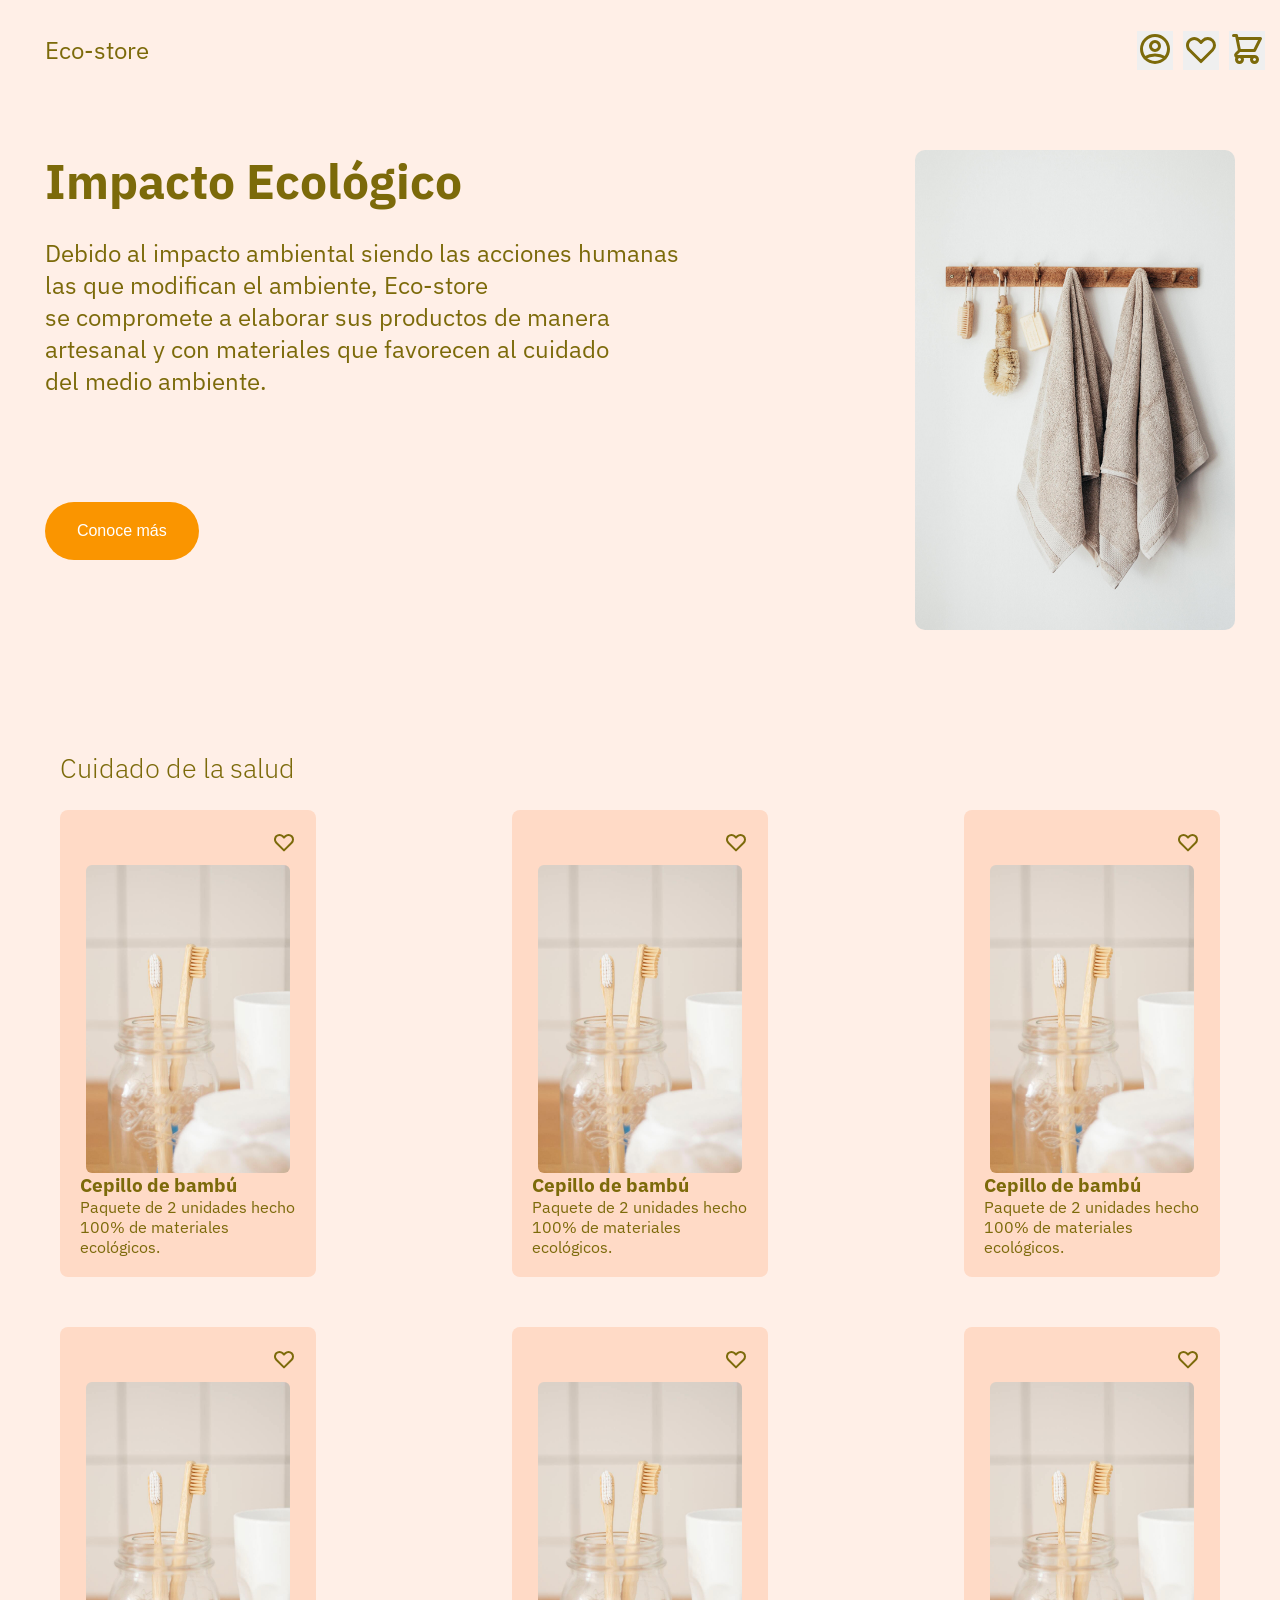
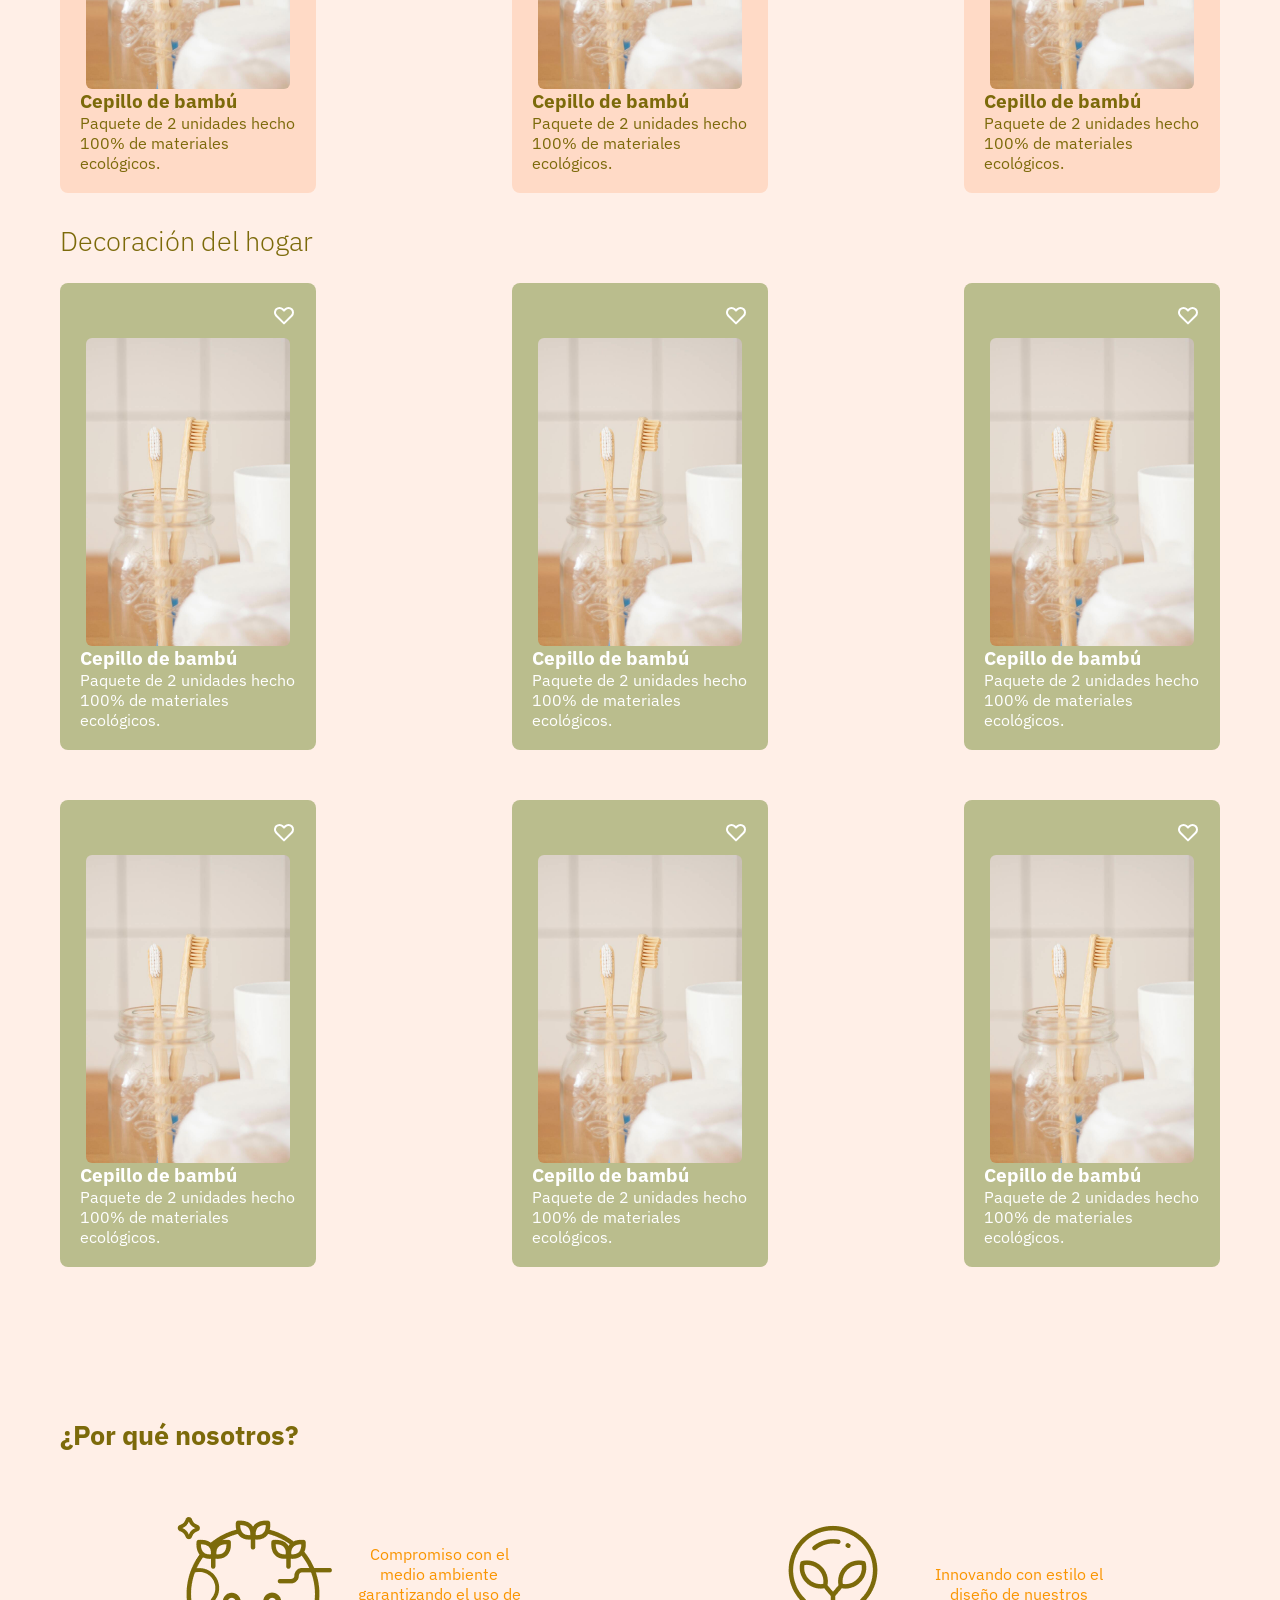
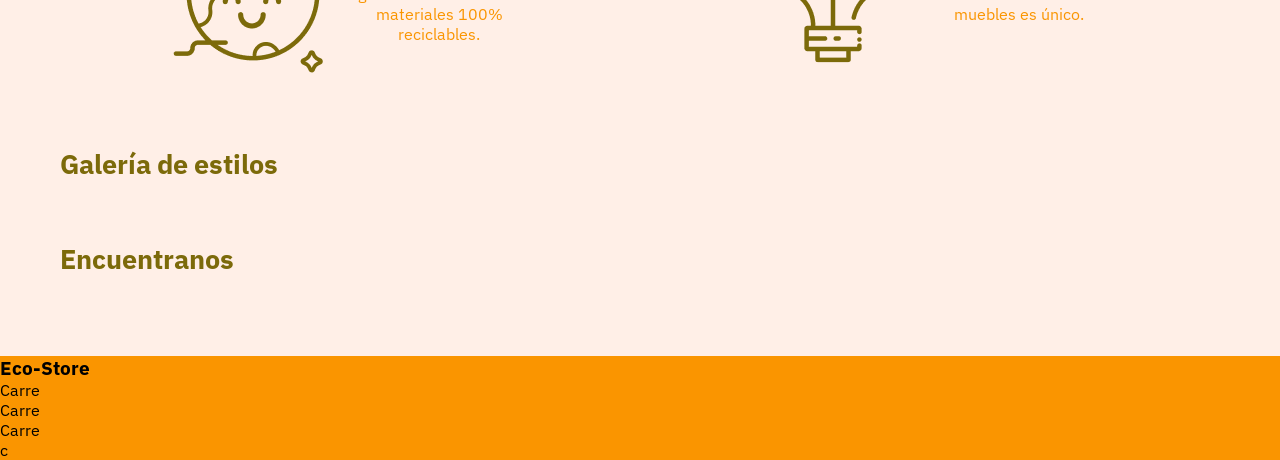
==== commit ad460c56: "info-section" ====
--- a/index.html
+++ b/index.html
@@ -389,9 +389,20 @@
       <section class="info-section">
         <div class="about-us">
           <h2>¿Por qué nosotros?</h2>
-          <div class="earth">
-            <img src="" alt="" />
-            <p></p>
+          <div class="mision-section">
+            <div class="earth">
+              <img src="./assets/img/earth.png" alt="earth" />
+              <p>
+                Compromiso con el medio ambiente garantizando el uso de
+                materiales 100% reciclables.
+              </p>
+            </div>
+            <div class="focus">
+              <img src="./assets/img/ecology.png" alt="focus" />
+              <p>
+                Innovando con estilo el diseño de nuestros muebles es único.
+              </p>
+            </div>
           </div>
         </div>
         <div class="gallery">
--- a/css/main.css
+++ b/css/main.css
@@ -13,6 +13,7 @@
   width: auto;
   height: 100px;
   display: flex;
+  flex-direction: row;
   justify-content: space-between;
   align-items: center;
   color: #7c6a0a;
@@ -27,8 +28,8 @@
   gap: 10px;
 }
 nav .icons button {
-  background: none;
-  border: none;
+  background-color: none;
+  border-style: none;
 }
 
 article {
@@ -50,12 +51,14 @@
   font-size: 1.5em;
 }
 article button {
+  background-color: none;
+  border-style: none;
+}
+article button {
   background-color: #fa9500;
   width: 12vw;
   margin: 80px 0;
   padding: 20px;
-  border-style: none;
-  border: none;
   border-radius: 35px;
   cursor: pointer;
   color: white;
@@ -116,10 +119,35 @@
   border-radius: 6px;
 }
 
-.furnture .product-card {
-  background-color: #babd8d !important;
+.furnture .card-section .product-card {
+  background-color: #babd8d;
+  color: white;
+}
+.furnture .card-section .product-card .icon svg path {
+  stroke: white;
 }
 
+.info-section .about-us h2 {
+  font-weight: bold;
+  padding-bottom: 60px;
+}
+.info-section .about-us .mision-section {
+  display: flex;
+  flex-direction: center;
+  justify-content: space-around;
+  align-items: center;
+  padding-bottom: 70px;
+  color: #fa9500;
+}
+.info-section .about-us .mision-section .earth, .info-section .about-us .mision-section .focus {
+  gap: 15px;
+  width: 28vw;
+  display: flex;
+  align-items: center;
+}
+.info-section .about-us .mision-section .earth p, .info-section .about-us .mision-section .focus p {
+  text-align: center;
+}
 footer {
   background-color: #fa9500;
   width: auto;
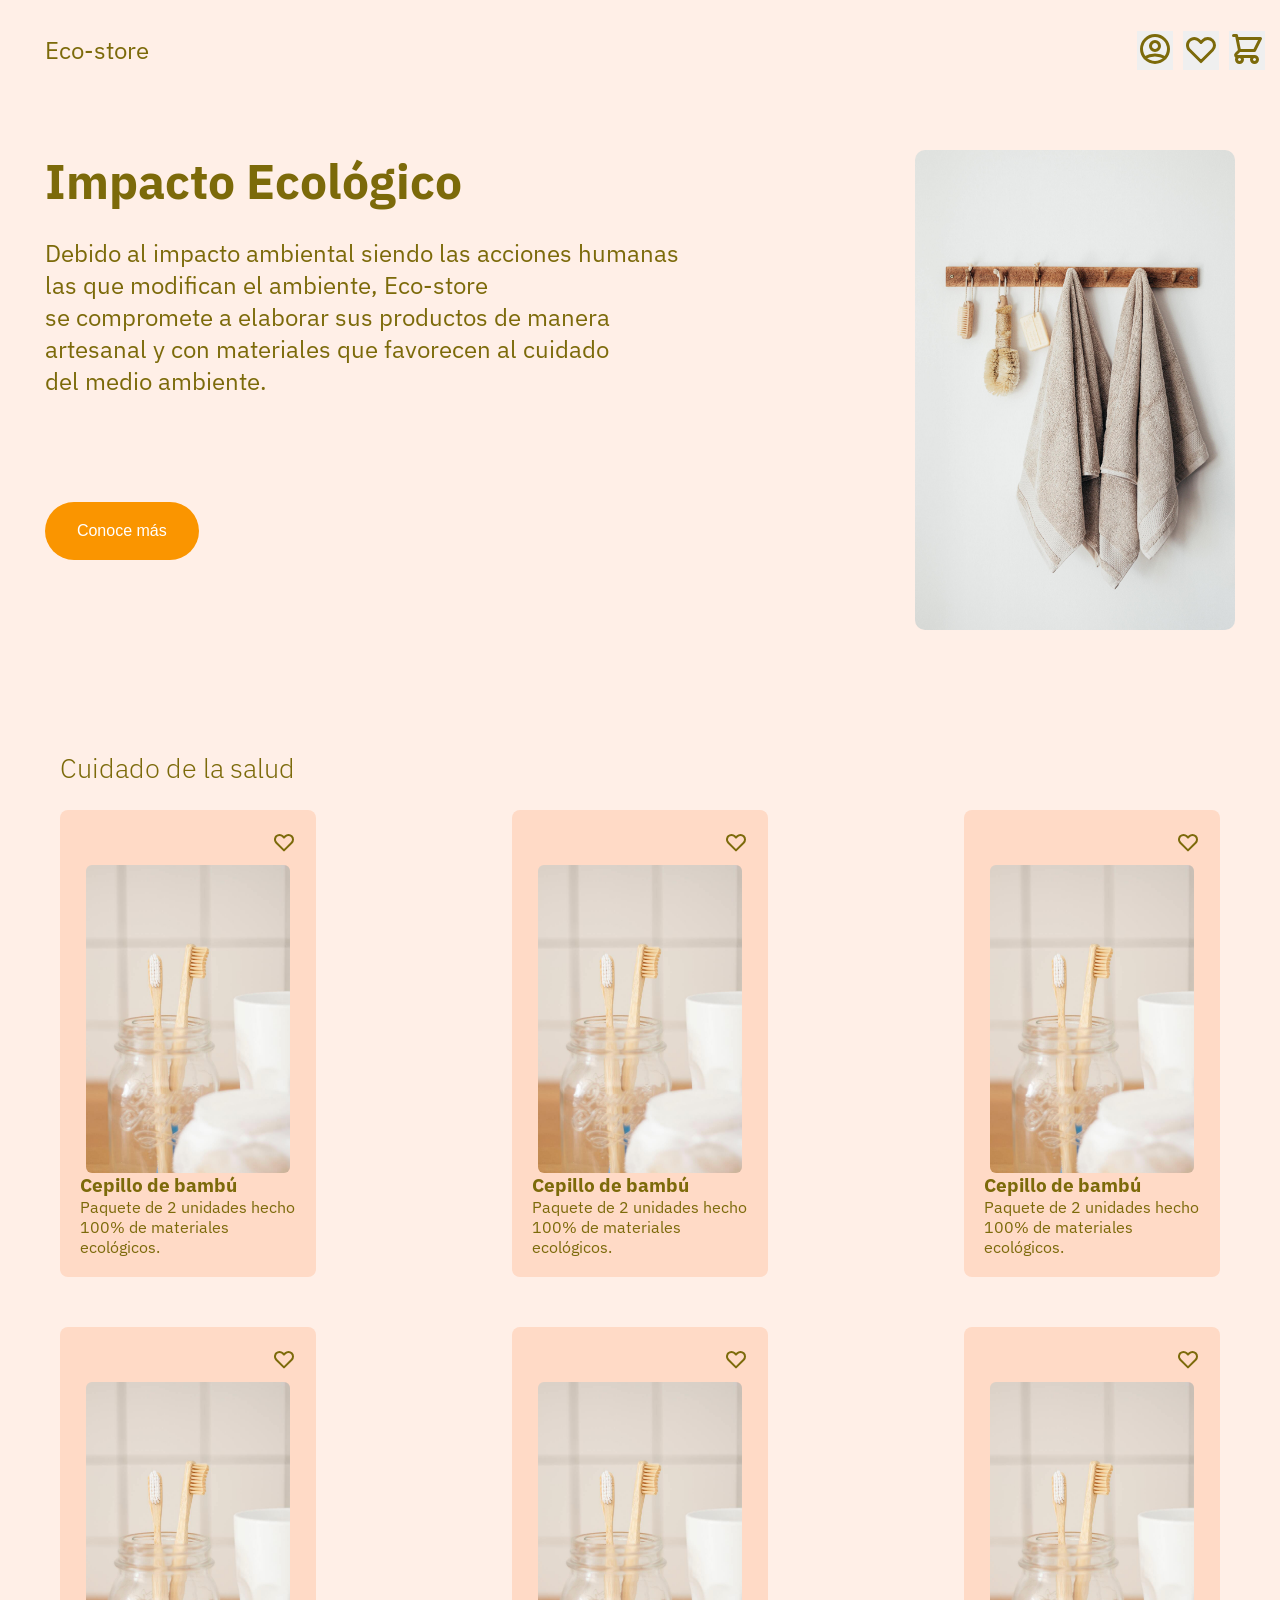
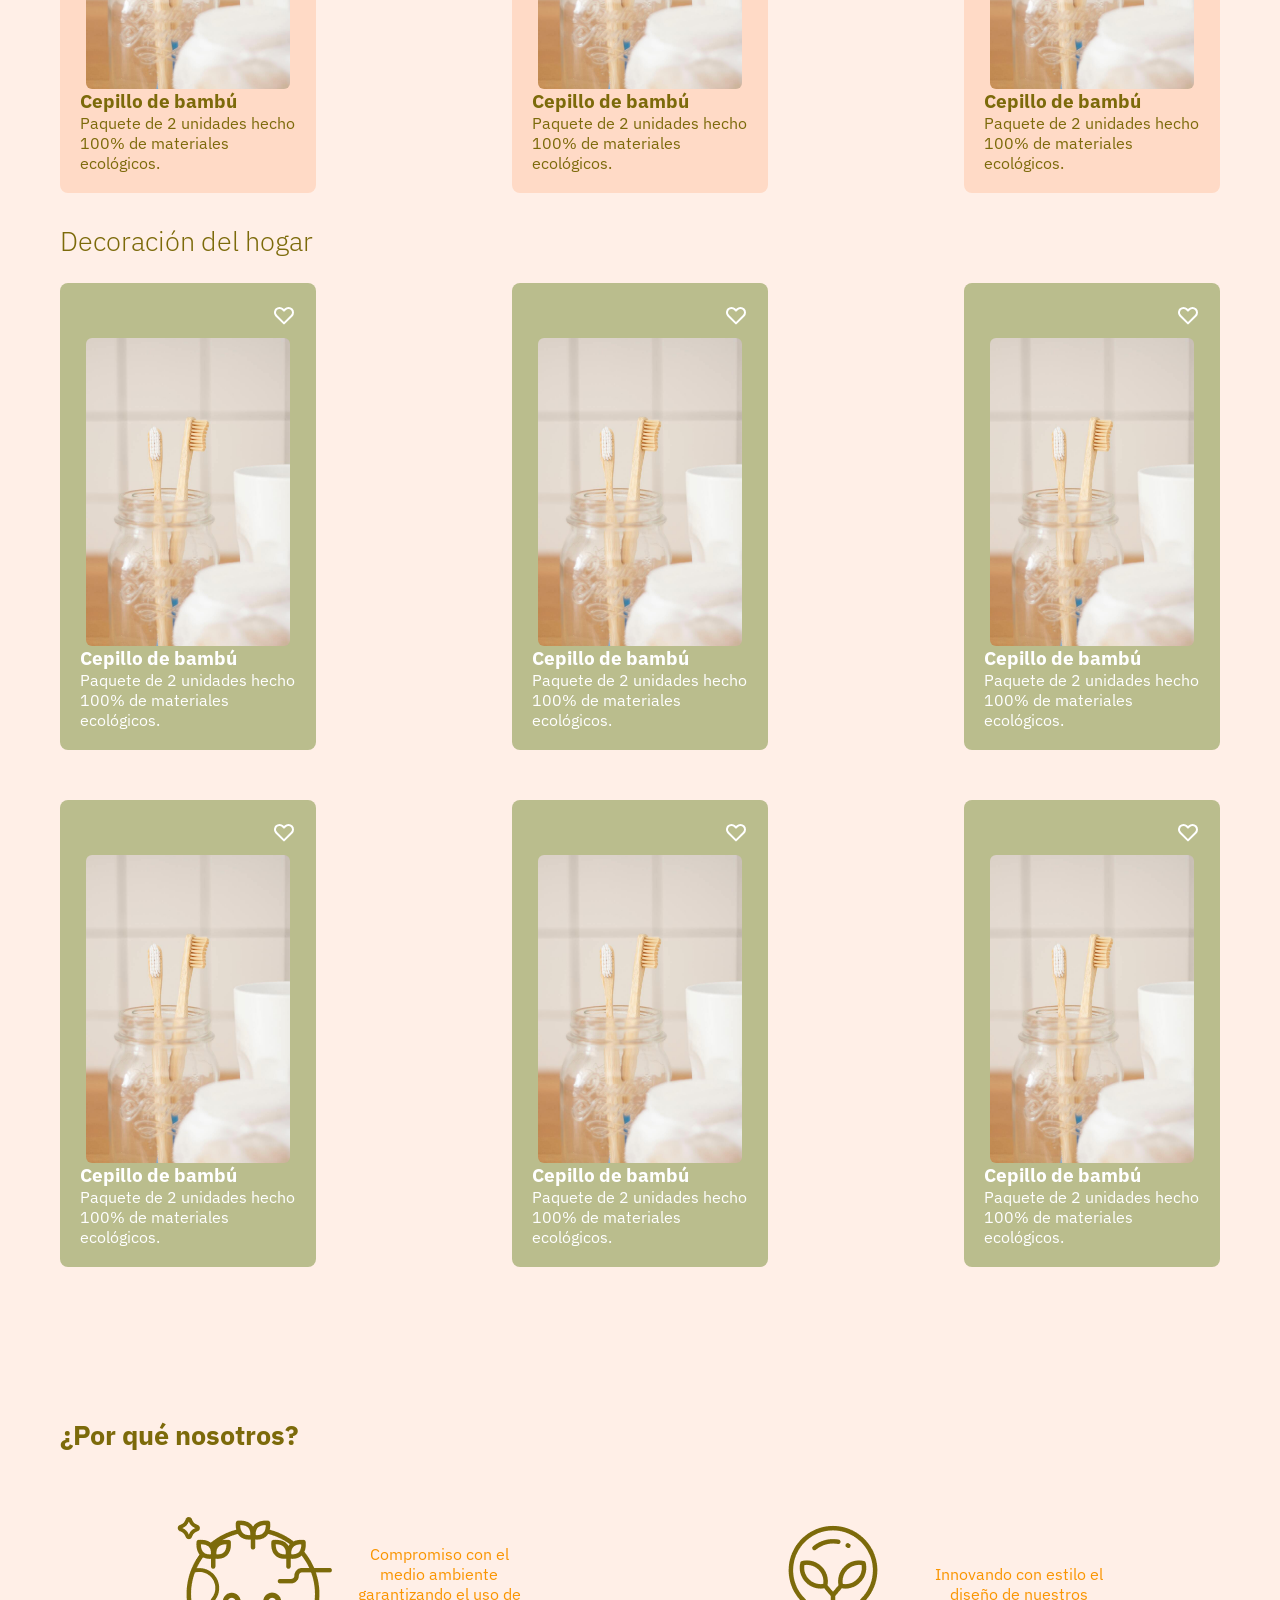
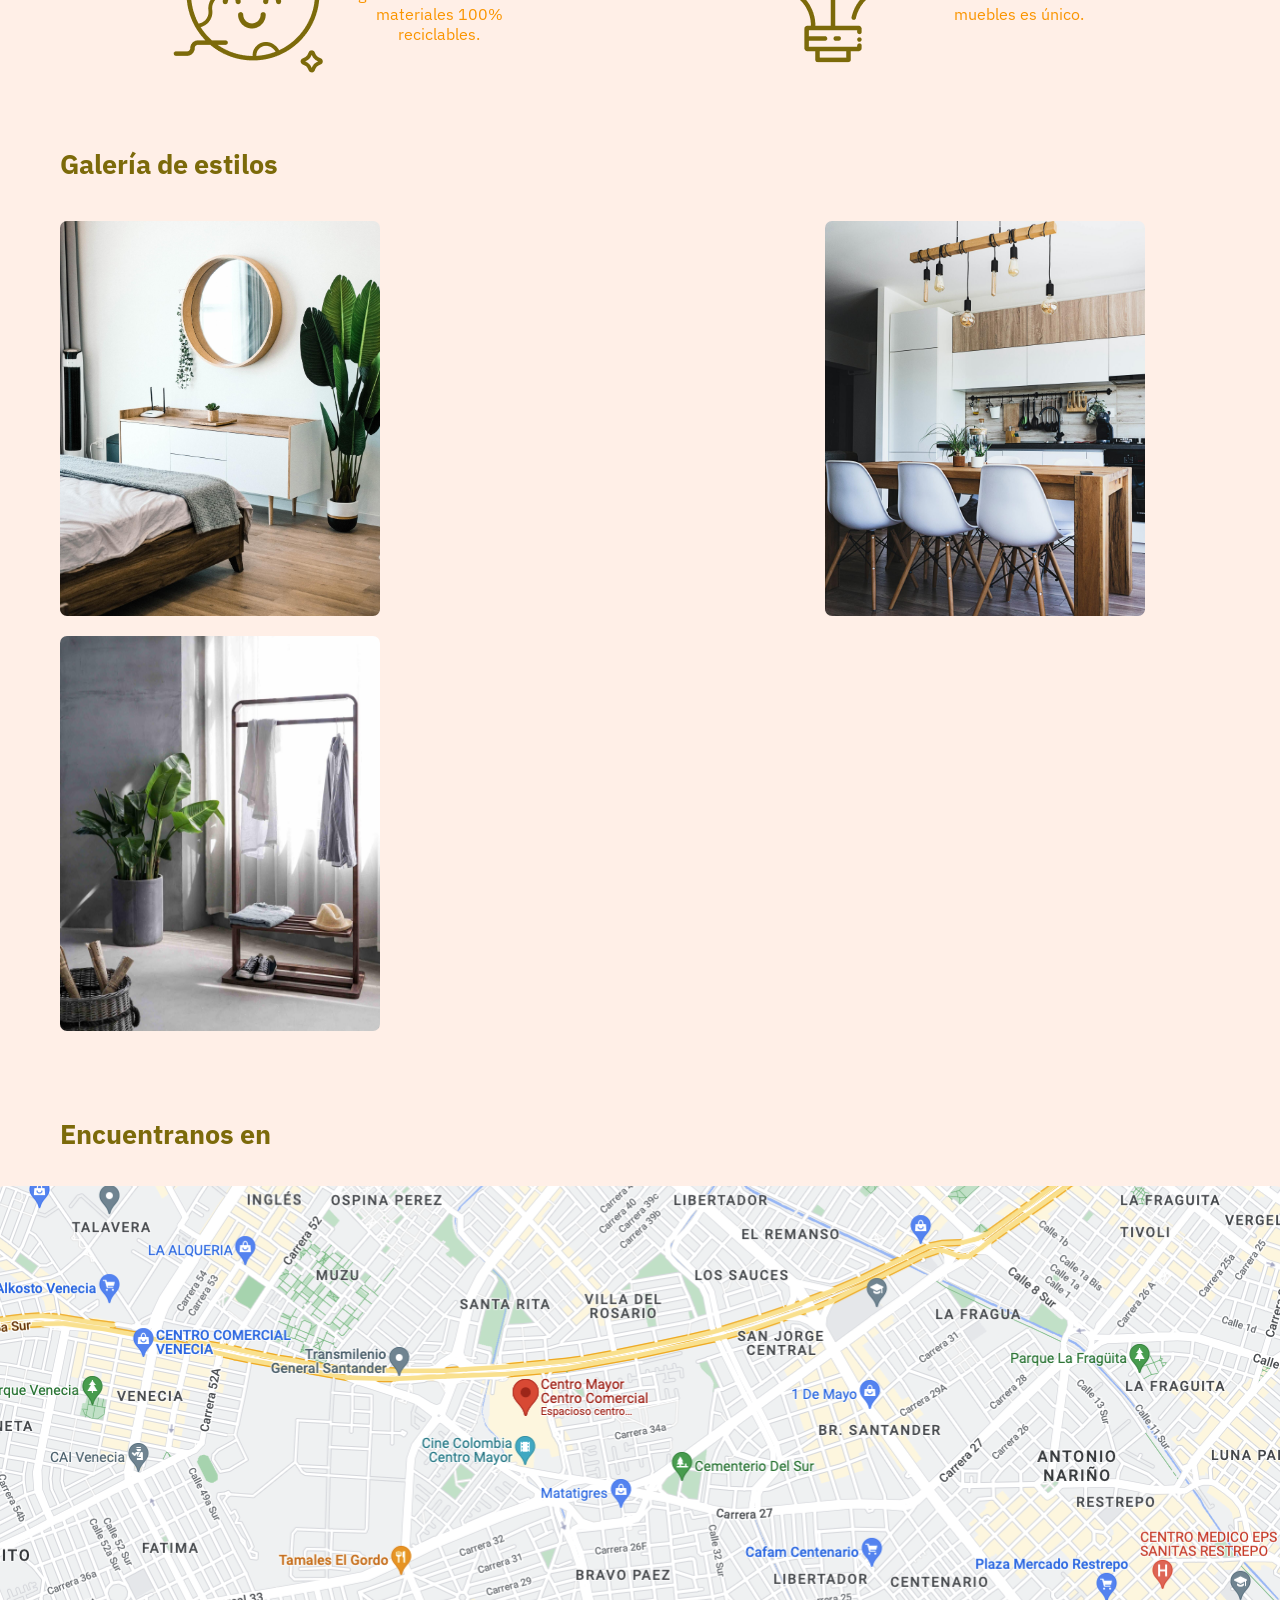
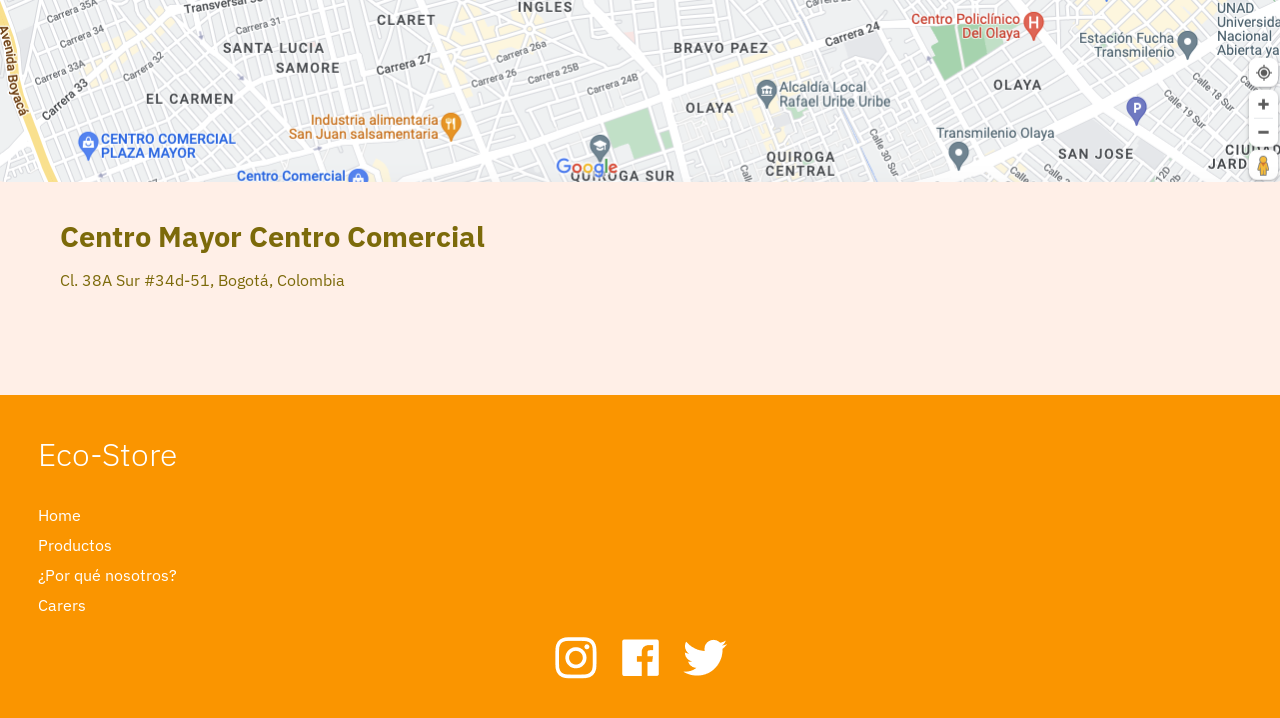
==== commit 2ebc9844: "proyecto eco-store" ====
--- a/index.html
+++ b/index.html
@@ -407,24 +407,39 @@
         </div>
         <div class="gallery">
           <h2>Galería de estilos</h2>
-          <div><img src="" alt="" /></div>
-          <div><img src="" alt="" /></div>
-          <div><img src="" alt="" /></div>
+          <div class="gallery-section">
+            <div class="galley-image">
+              <img src="./assets/img/gallery-1.jpg" alt="g1" />
+            </div>
+            <div class="galley-image">
+              <img src="./assets/img/gallery-2.jpg" alt="g2" />
+            </div>
+            <div class="galley-image">
+              <img src="./assets/img/gallery-3.jpg" alt="g3" />
+            </div>
+          </div>
         </div>
         <div class="locattion">
-          <h2>Encuentranos</h2>
-          <div class="map"><img src="" alt="" /></div>
-          <p></p>
+          <h2>Encuentranos en</h2>
+          <div class="map"><img src="./assets/img/map.png" alt="map" /></div>
+          <h3>Centro Mayor Centro Comercial</h3>
+          <p>Cl. 38A Sur #34d-51, Bogotá, Colombia</p>
         </div>
       </section>
     </main>
     <footer>
-      <h3>Eco-Store</h3>
-      <p>Carre</p>
-      <p>Carre</p>
-      <p>Carre</p>
-      <p>c</p>
-      <div class="social"></div>
+      <div class="careers">
+        <h3>Eco-Store</h3>
+        <p>Home</p>
+        <p>Productos</p>
+        <p>¿Por qué nosotros?</p>
+        <p>Carers</p>
+      </div>
+      <div class="footer-social">
+        <img src="./assets/img/instagram-logo.png" alt="instagram" />
+        <img src="./assets/img/facebook-logo.png" alt="facebook" />
+        <img src="./assets/img/twitter-logo.png" alt="twitter" />
+      </div>
     </footer>
   </body>
 </html>
--- a/css/main.css
+++ b/css/main.css
@@ -148,8 +148,71 @@
 .info-section .about-us .mision-section .earth p, .info-section .about-us .mision-section .focus p {
   text-align: center;
 }
+.gallery .gallery-section {
+  padding: 40px 0;
+  gap: 20px;
+  display: flex;
+  flex-wrap: wrap;
+  justify-content: space-between;
+}
+.gallery .gallery-section .galley-image {
+  width: 395px;
+  height: 395px;
+}
+.gallery .gallery-section .galley-image img {
+  width: 25vw;
+  height: 100%;
+  border-radius: 7px;
+  -o-object-fit: cover;
+     object-fit: cover;
+}
+.gallery .gallery-section .galley-image img:hover {
+  transform: scale(1.05);
+  transition: all 0.3s ease-in-out;
+}
+
+.locattion {
+  padding: 5vh 0;
+  display: flex;
+  flex-direction: column;
+  gap: 15px;
+}
+.locattion .map {
+  padding: 20px 0;
+  display: flex;
+  flex-direction: center;
+  justify-content: center;
+  align-items: center;
+}
+.locattion h3 {
+  color: #7c6a0a;
+  font-size: 1.8em;
+}
+.locattion p {
+  color: #7c6a0a;
+  font-size: 1em;
+}
+
 footer {
   background-color: #fa9500;
   width: auto;
   height: auto;
+  padding: 3vw;
+  color: white;
+}
+footer .careers {
+  display: flex;
+  flex-direction: column;
+  gap: 10px;
+}
+footer .careers h3 {
+  padding-bottom: 20px;
+  font-size: 2em;
+  font-weight: 300;
+}
+footer .footer-social {
+  display: flex;
+  justify-content: center;
+  gap: 20px;
+  padding-top: 20px;
 }/*# sourceMappingURL=main.css.map */
